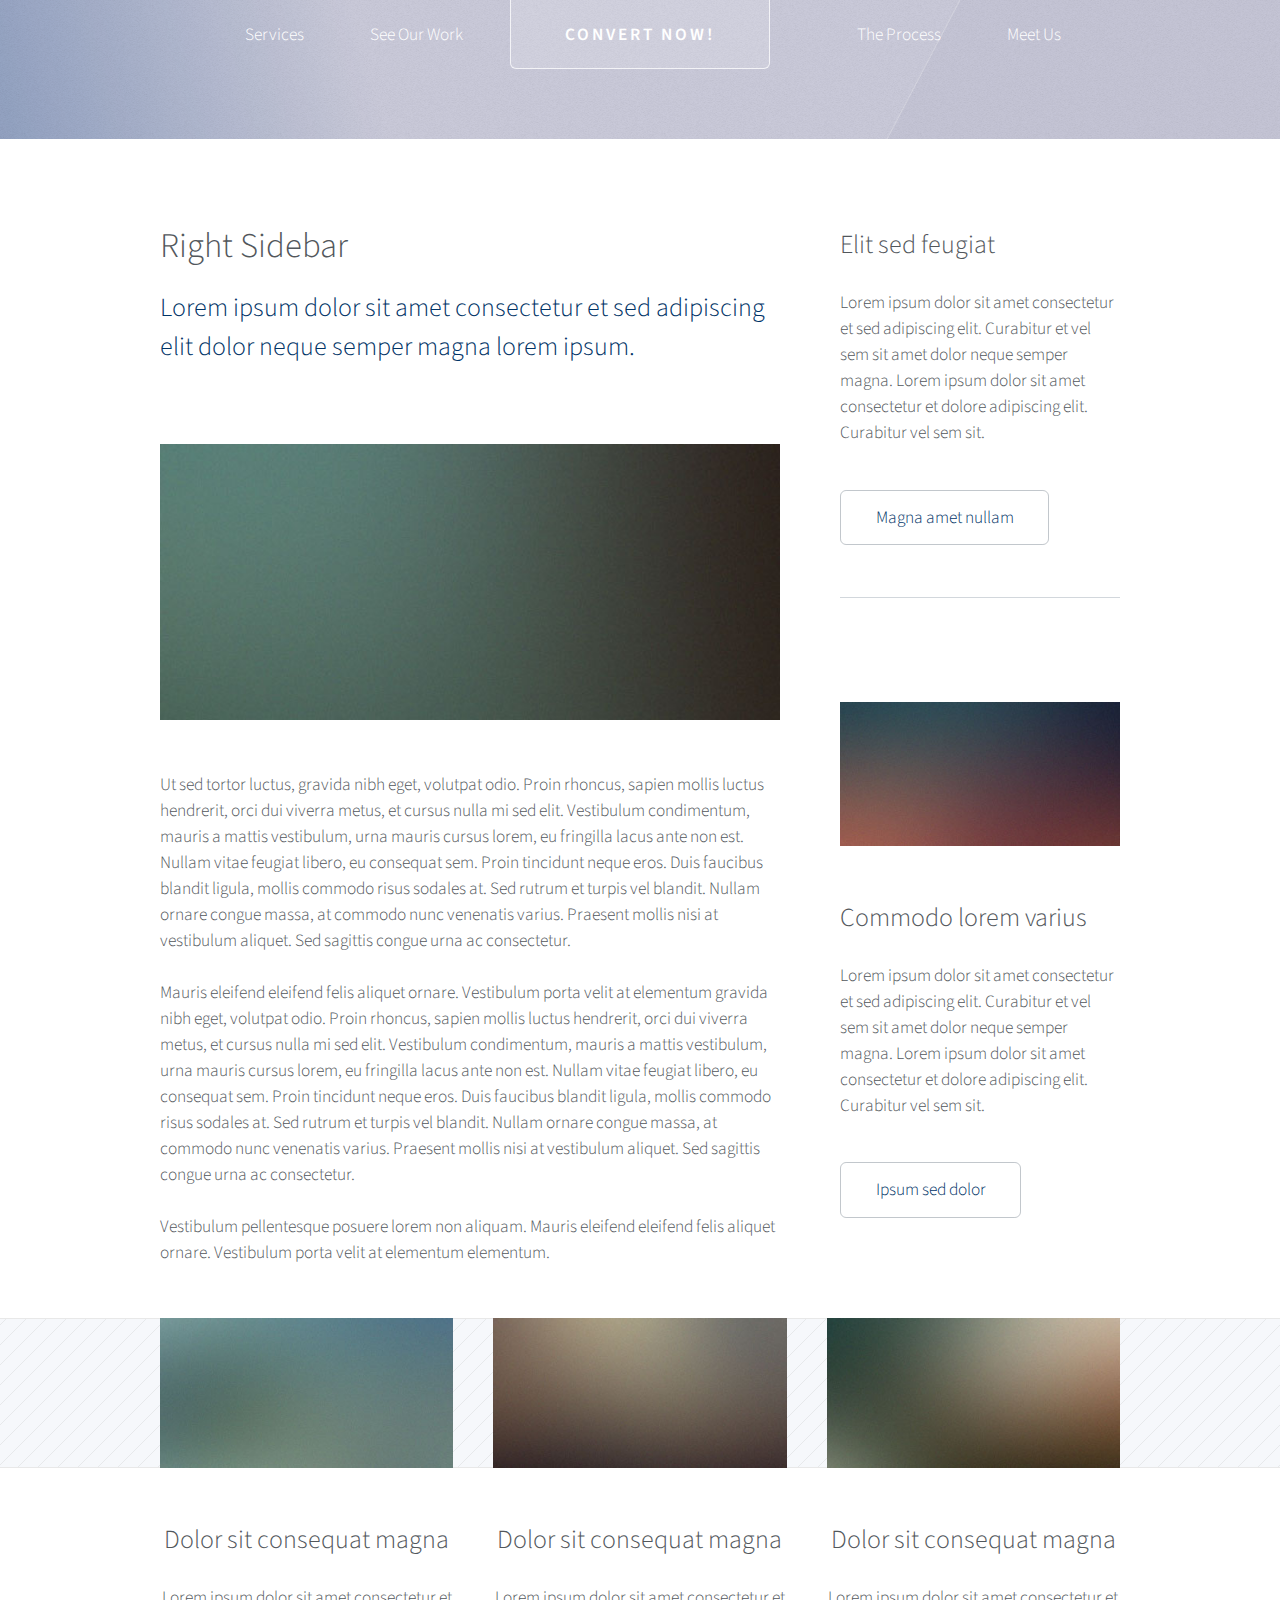
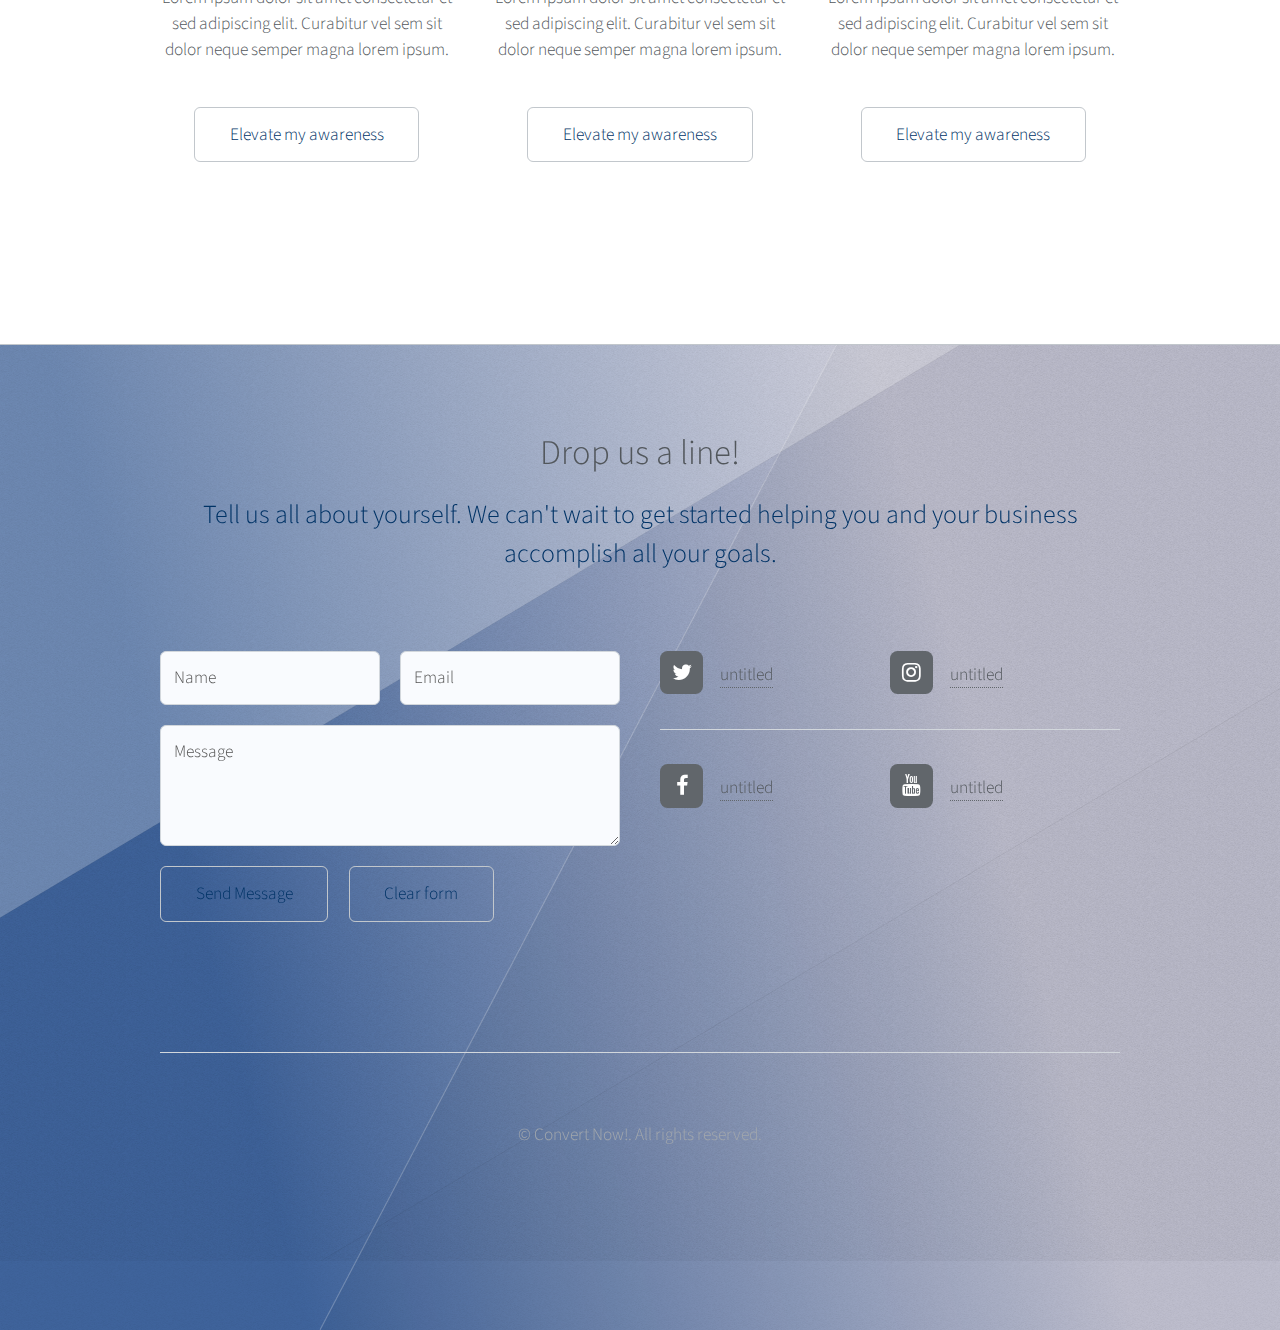
==== meet-us.html @ 965464af "first commit" ====
<!DOCTYPE HTML>
<html>

<head>
	<title>Convert Now!</title>
	<meta charset="utf-8" />
	<meta name="viewport" content="width=device-width, initial-scale=1, user-scalable=no" />
	<link rel="stylesheet" href="assets/css/main.css" />
</head>

<body class="homepage is-preload">
	<div id="page-wrapper">

		<!-- Header -->
		<div id="header-wrapper">
			<div id="header" class="container">

				<!-- Logo -->
				<h1 id="logo"><a href="index.html">Convert Now!</a></h1>

				<!-- Nav -->
				<nav id="nav">
					<ul>
						<li>
							<a href="#">Services</a>
							<ul>
								<li><a href="#">Sales Intervention</a></li>
								<li><a href="#">Websites</a></li>
								<li><a href="#">Spanish Translation and Content</a></li>
								<li>
									<a href="#">Internet Marketing</a>
									<ul>
										<li><a href="#">SEO PPC</a></li>
										<li><a href="#">Google</a></li>
										<li><a href="#">Facebook</a></li>
										<li><a href="#">Instagram</a></li>
									</ul>
								<li><a href="#">Web Consulting</a></li>
						</li>
					</ul>
					</li>
					<li><a href="see-our-work.html">See Our Work</a></li>
					<li class="break"><a href="the-process.html">The Process</a></li>
					<li><a href="meet-us.html">Meet Us</a></li>
					</ul>
				</nav>

			</div>

			<!-- Main -->
			<div class="wrapper">
				<div class="container" id="main">
					<div class="row gtr-150">
						<div class="col-8 col-12-narrower">

							<!-- Content -->
							<article id="content">
								<header>
									<h2>Right Sidebar</h2>
									<p>Lorem ipsum dolor sit amet consectetur et sed adipiscing elit
										dolor neque semper magna lorem ipsum.</p>
								</header>
								<a href="#" class="image featured"><img src="images/pic01.jpg" alt="" /></a>
								<p>Ut sed tortor luctus, gravida nibh eget, volutpat odio. Proin rhoncus, sapien
									mollis luctus hendrerit, orci dui viverra metus, et cursus nulla mi sed elit.
									Vestibulum
									condimentum, mauris a mattis vestibulum, urna mauris cursus lorem, eu fringilla
									lacus
									ante non est. Nullam vitae feugiat libero, eu consequat sem. Proin tincidunt neque
									eros. Duis faucibus blandit ligula, mollis commodo risus sodales at. Sed rutrum et
									turpis vel blandit. Nullam ornare congue massa, at commodo nunc venenatis varius.
									Praesent mollis nisi at vestibulum aliquet. Sed sagittis congue urna ac consectetur.
								</p>
								<p>Mauris eleifend eleifend felis aliquet ornare. Vestibulum porta velit at elementum
									gravida nibh eget, volutpat odio. Proin rhoncus, sapien
									mollis luctus hendrerit, orci dui viverra metus, et cursus nulla mi sed elit.
									Vestibulum
									condimentum, mauris a mattis vestibulum, urna mauris cursus lorem, eu fringilla
									lacus
									ante non est. Nullam vitae feugiat libero, eu consequat sem. Proin tincidunt neque
									eros. Duis faucibus blandit ligula, mollis commodo risus sodales at. Sed rutrum et
									turpis vel blandit. Nullam ornare congue massa, at commodo nunc venenatis varius.
									Praesent mollis nisi at vestibulum aliquet. Sed sagittis congue urna ac consectetur.
								</p>
								<p>Vestibulum pellentesque posuere lorem non aliquam. Mauris eleifend eleifend
									felis aliquet ornare. Vestibulum porta velit at elementum elementum.</p>
							</article>

						</div>
						<div class="col-4 col-12-narrower">

							<!-- Sidebar -->
							<section id="sidebar">
								<section>
									<header>
										<h3>Elit sed feugiat</h3>
									</header>
									<p>Lorem ipsum dolor sit amet consectetur et sed adipiscing elit. Curabitur et vel
										sem sit amet dolor neque semper magna. Lorem ipsum dolor sit amet consectetur et
										dolore
										adipiscing elit. Curabitur vel sem sit.</p>
									<ul class="actions">
										<li><a href="#" class="button">Magna amet nullam</a></li>
									</ul>
								</section>
								<section>
									<a href="#" class="image featured"><img src="images/pic07.jpg" alt="" /></a>
									<header>
										<h3>Commodo lorem varius</h3>
									</header>
									<p>Lorem ipsum dolor sit amet consectetur et sed adipiscing elit. Curabitur et vel
										sem sit amet dolor neque semper magna. Lorem ipsum dolor sit amet consectetur et
										dolore
										adipiscing elit. Curabitur vel sem sit.</p>
									<ul class="actions">
										<li><a href="#" class="button">Ipsum sed dolor</a></li>
									</ul>
								</section>
							</section>

						</div>
					</div>
					<div class="row features">
						<section class="col-4 col-12-narrower feature">
							<div class="image-wrapper first">
								<a href="#" class="image featured"><img src="images/pic03.jpg" alt="" /></a>
							</div>
							<header>
								<h3>Dolor sit consequat magna</h3>
							</header>
							<p>Lorem ipsum dolor sit amet consectetur et sed adipiscing elit. Curabitur
								vel sem sit dolor neque semper magna lorem ipsum.</p>
							<ul class="actions">
								<li><a href="#" class="button">Elevate my awareness</a></li>
							</ul>
						</section>
						<section class="col-4 col-12-narrower feature">
							<div class="image-wrapper">
								<a href="#" class="image featured"><img src="images/pic04.jpg" alt="" /></a>
							</div>
							<header>
								<h3>Dolor sit consequat magna</h3>
							</header>
							<p>Lorem ipsum dolor sit amet consectetur et sed adipiscing elit. Curabitur
								vel sem sit dolor neque semper magna lorem ipsum.</p>
							<ul class="actions">
								<li><a href="#" class="button">Elevate my awareness</a></li>
							</ul>
						</section>
						<section class="col-4 col-12-narrower feature">
							<div class="image-wrapper">
								<a href="#" class="image featured"><img src="images/pic05.jpg" alt="" /></a>
							</div>
							<header>
								<h3>Dolor sit consequat magna</h3>
							</header>
							<p>Lorem ipsum dolor sit amet consectetur et sed adipiscing elit. Curabitur
								vel sem sit dolor neque semper magna lorem ipsum.</p>
							<ul class="actions">
								<li><a href="#" class="button">Elevate my awareness</a></li>
							</ul>
						</section>
					</div>
				</div>
			</div>

			<!-- Footer -->
			<div id="footer-wrapper">
				<div id="footer" class="container">
					<header class="major">
						<h2>Drop us a line!</h2>
						<p>Tell us all about yourself. We can't wait to get started helping you and your business
							accomplish
							all your goals.</p>
					</header>
					<div class="row">
						<section class="col-6 col-12-narrower">
							<form method="post" action="#">
								<div class="row gtr-50">
									<div class="col-6 col-12-mobile">
										<input name="name" placeholder="Name" type="text" />
									</div>
									<div class="col-6 col-12-mobile">
										<input name="email" placeholder="Email" type="text" />
									</div>
									<div class="col-12">
										<textarea name="message" placeholder="Message"></textarea>
									</div>
									<div class="col-12">
										<ul class="actions">
											<li><input type="submit" value="Send Message" /></li>
											<li><input type="reset" value="Clear form" /></li>
										</ul>
									</div>
								</div>
							</form>
						</section>
						<section class="col-6 col-12-narrower">
							<div class="row gtr-0">
								<ul class="divided icons col-6 col-12-mobile">
									<li class="icon fa-twitter"><a href="#"><span
												class="extra">twitter.com/</span>untitled</a></li>
									<li class="icon fa-facebook"><a href="#"><span
												class="extra">facebook.com/</span>untitled</a></li>
								</ul>
								<ul class="divided icons col-6 col-12-mobile">
									<li class="icon fa-instagram"><a href="#"><span
												class="extra">instagram.com/</span>untitled</a></li>
									<li class="icon fa-youtube"><a href="#"><span
												class="extra">youtube.com/</span>untitled</a></li>
								</ul>
							</div>
						</section>
					</div>
				</div>
				<div id="copyright" class="container">
					<ul class="menu">
						<li>&copy; Convert Now!. All rights reserved.</li>
					</ul>
				</div>
			</div>

		</div>

		<!-- Scripts -->
		<script src="assets/js/jquery.min.js"></script>
		<script src="assets/js/jquery.dropotron.min.js"></script>
		<script src="assets/js/browser.min.js"></script>
		<script src="assets/js/breakpoints.min.js"></script>
		<script src="assets/js/util.js"></script>
		<script src="assets/js/main.js"></script>

</body>

</html>
---- assets/css/main.css ----
@import url("font-awesome.min.css");
@import url("https://fonts.googleapis.com/css?family=Source+Sans+Pro:300,300italic,400,400italic,600");


html, body, div, span, applet, object,
iframe, h1, h2, h3, h4, h5, h6, p, blockquote,
pre, a, abbr, acronym, address, big, cite,
code, del, dfn, em, img, ins, kbd, q, s, samp,
small, strike, strong, sub, sup, tt, var, b,
u, i, center, dl, dt, dd, ol, ul, li, fieldset,
form, label, legend, table, caption, tbody,
tfoot, thead, tr, th, td, article, aside,
canvas, details, embed, figure, figcaption,
footer, header, hgroup, menu, nav, output, ruby,
section, summary, time, mark, audio, video {
	margin: 0;
	padding: 0;
	border: 0;
	font-size: 100%;
	font: inherit;
	vertical-align: baseline;}

article, aside, details, figcaption, figure,
footer, header, hgroup, menu, nav, section {
	display: block;}

body {
	line-height: 1;
}

ol, ul {
	list-style: none;
}

blockquote, q {
	quotes: none;
}

	blockquote:before, blockquote:after, q:before, q:after {
		content: '';
		content: none;
	}

table {
	border-collapse: collapse;
	border-spacing: 0;
}

body {
	-webkit-text-size-adjust: none;
}

mark {
	background-color: transparent;
	color: inherit;
}

input::-moz-focus-inner {
	border: 0;
	padding: 0;
}

input, select, textarea {
	-moz-appearance: none;
	-webkit-appearance: none;
	-ms-appearance: none;
	appearance: none;
}

/* Basic */

	@-ms-viewport {
		width: device-width;
	}

	html {
		box-sizing: border-box;
	}

	*, *:before, *:after {
		box-sizing: inherit;
	}

	body {
		background: #f5f7fa;
		font-family: 'Source Sans Pro', sans-serif;
		font-weight: 300;
		color: #52575c;
		line-height: 1.75em;
		font-size: 14pt;
	}

		body.is-preload *, body.is-preload *:before, body.is-preload *:after {
			-moz-animation: none !important;
			-webkit-animation: none !important;
			-ms-animation: none !important;
			animation: none !important;
			-moz-transition: none !important;
			-webkit-transition: none !important;
			-ms-transition: none !important;
			transition: none !important;
		}

	input, textarea, select {
		font-family: 'Source Sans Pro', sans-serif;
		font-weight: 300;
		color: #52575c;
		line-height: 1.75em;
		font-size: 15pt;
	}

	h1, h2, h3, h4, h5, h6 {
		font-weight: 300;
		color: #52575c;
	}

	h1 a, h2 a, h3 a, h4 a, h5 a, h6 a {
		color: inherit;
		text-decoration: none;
	}

	h2 {
		font-size: 2em;
		line-height: 1.25em;
	}

	h3 {
		font-size: 1.5em;
		line-height: 1.5em;
	}

	a {
		-moz-transition: color 0.25s ease-in-out, border-color 0.25s ease-in-out, background-color 0.25s ease-in-out;
		-webkit-transition: color 0.25s ease-in-out, border-color 0.25s ease-in-out, background-color 0.25s ease-in-out;
		-ms-transition: color 0.25s ease-in-out, border-color 0.25s ease-in-out, background-color 0.25s ease-in-out;
		transition: color 0.25s ease-in-out, border-color 0.25s ease-in-out, background-color 0.25s ease-in-out;
		color: inherit;
		text-decoration: none;
		border-bottom: dotted 1px #62676c;
	}

		a:hover {
			color: #f35858;
			border-bottom-color: rgba(255, 255, 255, 0);
		}

	strong, b {
		font-weight: 400;
		color: #42474c;
	}

	em, i {
		font-style: italic;
	}

	sub {
		position: relative;
		top: 0.5em;
		font-size: 0.8em;
	}

	sup {
		position: relative;
		top: -0.5em;
		font-size: 0.8em;
	}

	hr {
		border: 0;
		border-top: solid 1px #c2c7cc;
	}

	blockquote {
		border-left: solid 0.5em #c2c7cc;
		padding: 1em 0 1em 2em;
		font-style: italic;
	}

	p, ul, ol, dl, table {
		margin-bottom: 1.5em;
	}

	br.clear {
		clear: both;
	}

	.features {
		margin-bottom: 1.5em;
	}

	.feature {
		text-align: center;
	}

/* Sections/Article */

	section, article {
		margin-bottom: 3em;
	}

	section > :last-child,
	article > :last-child,
	section:last-child,
	article:last-child {
		margin-bottom: 0;
	}

	.row > section, .row > article {
		margin-bottom: 0;
	}

	header {
		margin-bottom: 1.5em;
	}

		header > p {
			display: block;
			color: #003366;
			padding: 0.75em 0 1em 0;
			font-size: 1.5em;
			line-height: 1.5em;
		}

		header.major {
			text-align: center;
		}

/* Container */

	.container {
		margin: 0 auto;
		max-width: 100%;
		width: 1200px;
	}

		@media screen and (max-width: 1280px) {

			.container {
				width: 960px;
			}

		}

		@media screen and (max-width: 1080px) {

			.container {
				width: 100%;
			}

		}

		@media screen and (max-width: 820px) {

			.container {
				width: 100%;
			}

		}

		@media screen and (max-width: 736px) {

			.container {
				width: 100%;
			}

		}

		@media screen and (max-width: 480px) {

			.container {
				width: 100%;
			}

		}

/* Row */

	.row {
		display: flex;
		flex-wrap: wrap;
		box-sizing: border-box;
		align-items: stretch;
	}

		.row > * {
			box-sizing: border-box;
		}

		.row.gtr-uniform > * > :last-child {
			margin-bottom: 0;
		}

		.row.aln-left {
			justify-content: flex-start;
		}

		.row.aln-center {
			justify-content: center;
		}

		.row.aln-right {
			justify-content: flex-end;
		}

		.row.aln-top {
			align-items: flex-start;
		}

		.row.aln-middle {
			align-items: center;
		}

		.row.aln-bottom {
			align-items: flex-end;
		}

		.row > .imp {
			order: -1;
		}

		.row > .col-1 {
			width: 8.3333333333%;
		}

		.row > .off-1 {
			margin-left: 8.3333333333%;
		}

		.row > .col-2 {
			width: 16.6666666667%;
		}

		.row > .off-2 {
			margin-left: 16.6666666667%;
		}

		.row > .col-3 {
			width: 25%;
		}

		.row > .off-3 {
			margin-left: 25%;
		}

		.row > .col-4 {
			width: 33.3333333333%;
		}

		.row > .off-4 {
			margin-left: 33.3333333333%;
		}

		.row > .col-5 {
			width: 41.6666666667%;
		}

		.row > .off-5 {
			margin-left: 41.6666666667%;
		}

		.row > .col-6 {
			width: 50%;
		}

		.row > .off-6 {
			margin-left: 50%;
		}

		.row > .col-7 {
			width: 58.3333333333%;
		}

		.row > .off-7 {
			margin-left: 58.3333333333%;
		}

		.row > .col-8 {
			width: 66.6666666667%;
		}

		.row > .off-8 {
			margin-left: 66.6666666667%;
		}

		.row > .col-9 {
			width: 75%;
		}

		.row > .off-9 {
			margin-left: 75%;
		}

		.row > .col-10 {
			width: 83.3333333333%;
		}

		.row > .off-10 {
			margin-left: 83.3333333333%;
		}

		.row > .col-11 {
			width: 91.6666666667%;
		}

		.row > .off-11 {
			margin-left: 91.6666666667%;
		}

		.row > .col-12 {
			width: 100%;
		}

		.row > .off-12 {
			margin-left: 100%;
		}

		.row.gtr-0 {
			margin-top: 0px;
			margin-left: 0px;
		}

			.row.gtr-0 > * {
				padding: 0px 0 0 0px;
			}

			.row.gtr-0.gtr-uniform {
				margin-top: 0px;
			}

				.row.gtr-0.gtr-uniform > * {
					padding-top: 0px;
				}

		.row.gtr-25 {
			margin-top: -12.5px;
			margin-left: -12.5px;
		}

			.row.gtr-25 > * {
				padding: 12.5px 0 0 12.5px;
			}

			.row.gtr-25.gtr-uniform {
				margin-top: -12.5px;
			}

				.row.gtr-25.gtr-uniform > * {
					padding-top: 12.5px;
				}

		.row.gtr-50 {
			margin-top: -25px;
			margin-left: -25px;
		}

			.row.gtr-50 > * {
				padding: 25px 0 0 25px;
			}

			.row.gtr-50.gtr-uniform {
				margin-top: -25px;
			}

				.row.gtr-50.gtr-uniform > * {
					padding-top: 25px;
				}

		.row {
			margin-top: -50px;
			margin-left: -50px;
		}

			.row > * {
				padding: 50px 0 0 50px;
			}

			.row.gtr-uniform {
				margin-top: -50px;
			}

				.row.gtr-uniform > * {
					padding-top: 50px;
				}

		.row.gtr-150 {
			margin-top: -75px;
			margin-left: -75px;
		}

			.row.gtr-150 > * {
				padding: 75px 0 0 75px;
			}

			.row.gtr-150.gtr-uniform {
				margin-top: -75px;
			}

				.row.gtr-150.gtr-uniform > * {
					padding-top: 75px;
				}

		.row.gtr-200 {
			margin-top: -100px;
			margin-left: -100px;
		}

			.row.gtr-200 > * {
				padding: 100px 0 0 100px;
			}

			.row.gtr-200.gtr-uniform {
				margin-top: -100px;
			}

				.row.gtr-200.gtr-uniform > * {
					padding-top: 100px;
				}

		@media screen and (max-width: 1280px) {

			.row {
				display: flex;
				flex-wrap: wrap;
				box-sizing: border-box;
				align-items: stretch;
			}

				.row > * {
					box-sizing: border-box;
				}

				.row.gtr-uniform > * > :last-child {
					margin-bottom: 0;
				}

				.row.aln-left {
					justify-content: flex-start;
				}

				.row.aln-center {
					justify-content: center;
				}

				.row.aln-right {
					justify-content: flex-end;
				}

				.row.aln-top {
					align-items: flex-start;
				}

				.row.aln-middle {
					align-items: center;
				}

				.row.aln-bottom {
					align-items: flex-end;
				}

				.row > .imp-normal {
					order: -1;
				}

				.row > .col-1-normal {
					width: 8.3333333333%;
				}

				.row > .off-1-normal {
					margin-left: 8.3333333333%;
				}

				.row > .col-2-normal {
					width: 16.6666666667%;
				}

				.row > .off-2-normal {
					margin-left: 16.6666666667%;
				}

				.row > .col-3-normal {
					width: 25%;
				}

				.row > .off-3-normal {
					margin-left: 25%;
				}

				.row > .col-4-normal {
					width: 33.3333333333%;
				}

				.row > .off-4-normal {
					margin-left: 33.3333333333%;
				}

				.row > .col-5-normal {
					width: 41.6666666667%;
				}

				.row > .off-5-normal {
					margin-left: 41.6666666667%;
				}

				.row > .col-6-normal {
					width: 50%;
				}

				.row > .off-6-normal {
					margin-left: 50%;
				}

				.row > .col-7-normal {
					width: 58.3333333333%;
				}

				.row > .off-7-normal {
					margin-left: 58.3333333333%;
				}

				.row > .col-8-normal {
					width: 66.6666666667%;
				}

				.row > .off-8-normal {
					margin-left: 66.6666666667%;
				}

				.row > .col-9-normal {
					width: 75%;
				}

				.row > .off-9-normal {
					margin-left: 75%;
				}

				.row > .col-10-normal {
					width: 83.3333333333%;
				}

				.row > .off-10-normal {
					margin-left: 83.3333333333%;
				}

				.row > .col-11-normal {
					width: 91.6666666667%;
				}

				.row > .off-11-normal {
					margin-left: 91.6666666667%;
				}

				.row > .col-12-normal {
					width: 100%;
				}

				.row > .off-12-normal {
					margin-left: 100%;
				}

				.row.gtr-0 {
					margin-top: 0px;
					margin-left: 0px;
				}

					.row.gtr-0 > * {
						padding: 0px 0 0 0px;
					}

					.row.gtr-0.gtr-uniform {
						margin-top: 0px;
					}

						.row.gtr-0.gtr-uniform > * {
							padding-top: 0px;
						}

				.row.gtr-25 {
					margin-top: -10px;
					margin-left: -10px;
				}

					.row.gtr-25 > * {
						padding: 10px 0 0 10px;
					}

					.row.gtr-25.gtr-uniform {
						margin-top: -10px;
					}

						.row.gtr-25.gtr-uniform > * {
							padding-top: 10px;
						}

				.row.gtr-50 {
					margin-top: -20px;
					margin-left: -20px;
				}

					.row.gtr-50 > * {
						padding: 20px 0 0 20px;
					}

					.row.gtr-50.gtr-uniform {
						margin-top: -20px;
					}

						.row.gtr-50.gtr-uniform > * {
							padding-top: 20px;
						}

				.row {
					margin-top: -40px;
					margin-left: -40px;
				}

					.row > * {
						padding: 40px 0 0 40px;
					}

					.row.gtr-uniform {
						margin-top: -40px;
					}

						.row.gtr-uniform > * {
							padding-top: 40px;
						}

				.row.gtr-150 {
					margin-top: -60px;
					margin-left: -60px;
				}

					.row.gtr-150 > * {
						padding: 60px 0 0 60px;
					}

					.row.gtr-150.gtr-uniform {
						margin-top: -60px;
					}

						.row.gtr-150.gtr-uniform > * {
							padding-top: 60px;
						}

				.row.gtr-200 {
					margin-top: -80px;
					margin-left: -80px;
				}

					.row.gtr-200 > * {
						padding: 80px 0 0 80px;
					}

					.row.gtr-200.gtr-uniform {
						margin-top: -80px;
					}

						.row.gtr-200.gtr-uniform > * {
							padding-top: 80px;
						}

		}

		@media screen and (max-width: 1080px) {

			.row {
				display: flex;
				flex-wrap: wrap;
				box-sizing: border-box;
				align-items: stretch;
			}

				.row > * {
					box-sizing: border-box;
				}

				.row.gtr-uniform > * > :last-child {
					margin-bottom: 0;
				}

				.row.aln-left {
					justify-content: flex-start;
				}

				.row.aln-center {
					justify-content: center;
				}

				.row.aln-right {
					justify-content: flex-end;
				}

				.row.aln-top {
					align-items: flex-start;
				}

				.row.aln-middle {
					align-items: center;
				}

				.row.aln-bottom {
					align-items: flex-end;
				}

				.row > .imp-narrow {
					order: -1;
				}

				.row > .col-1-narrow {
					width: 8.3333333333%;
				}

				.row > .off-1-narrow {
					margin-left: 8.3333333333%;
				}

				.row > .col-2-narrow {
					width: 16.6666666667%;
				}

				.row > .off-2-narrow {
					margin-left: 16.6666666667%;
				}

				.row > .col-3-narrow {
					width: 25%;
				}

				.row > .off-3-narrow {
					margin-left: 25%;
				}

				.row > .col-4-narrow {
					width: 33.3333333333%;
				}

				.row > .off-4-narrow {
					margin-left: 33.3333333333%;
				}

				.row > .col-5-narrow {
					width: 41.6666666667%;
				}

				.row > .off-5-narrow {
					margin-left: 41.6666666667%;
				}

				.row > .col-6-narrow {
					width: 50%;
				}

				.row > .off-6-narrow {
					margin-left: 50%;
				}

				.row > .col-7-narrow {
					width: 58.3333333333%;
				}

				.row > .off-7-narrow {
					margin-left: 58.3333333333%;
				}

				.row > .col-8-narrow {
					width: 66.6666666667%;
				}

				.row > .off-8-narrow {
					margin-left: 66.6666666667%;
				}

				.row > .col-9-narrow {
					width: 75%;
				}

				.row > .off-9-narrow {
					margin-left: 75%;
				}

				.row > .col-10-narrow {
					width: 83.3333333333%;
				}

				.row > .off-10-narrow {
					margin-left: 83.3333333333%;
				}

				.row > .col-11-narrow {
					width: 91.6666666667%;
				}

				.row > .off-11-narrow {
					margin-left: 91.6666666667%;
				}

				.row > .col-12-narrow {
					width: 100%;
				}

				.row > .off-12-narrow {
					margin-left: 100%;
				}

				.row.gtr-0 {
					margin-top: 0px;
					margin-left: 0px;
				}

					.row.gtr-0 > * {
						padding: 0px 0 0 0px;
					}

					.row.gtr-0.gtr-uniform {
						margin-top: 0px;
					}

						.row.gtr-0.gtr-uniform > * {
							padding-top: 0px;
						}

				.row.gtr-25 {
					margin-top: -10px;
					margin-left: -10px;
				}

					.row.gtr-25 > * {
						padding: 10px 0 0 10px;
					}

					.row.gtr-25.gtr-uniform {
						margin-top: -10px;
					}

						.row.gtr-25.gtr-uniform > * {
							padding-top: 10px;
						}

				.row.gtr-50 {
					margin-top: -20px;
					margin-left: -20px;
				}

					.row.gtr-50 > * {
						padding: 20px 0 0 20px;
					}

					.row.gtr-50.gtr-uniform {
						margin-top: -20px;
					}

						.row.gtr-50.gtr-uniform > * {
							padding-top: 20px;
						}

				.row {
					margin-top: -40px;
					margin-left: -40px;
				}

					.row > * {
						padding: 40px 0 0 40px;
					}

					.row.gtr-uniform {
						margin-top: -40px;
					}

						.row.gtr-uniform > * {
							padding-top: 40px;
						}

				.row.gtr-150 {
					margin-top: -60px;
					margin-left: -60px;
				}

					.row.gtr-150 > * {
						padding: 60px 0 0 60px;
					}

					.row.gtr-150.gtr-uniform {
						margin-top: -60px;
					}

						.row.gtr-150.gtr-uniform > * {
							padding-top: 60px;
						}

				.row.gtr-200 {
					margin-top: -80px;
					margin-left: -80px;
				}

					.row.gtr-200 > * {
						padding: 80px 0 0 80px;
					}

					.row.gtr-200.gtr-uniform {
						margin-top: -80px;
					}

						.row.gtr-200.gtr-uniform > * {
							padding-top: 80px;
						}

		}

		@media screen and (max-width: 820px) {

			.row {
				display: flex;
				flex-wrap: wrap;
				box-sizing: border-box;
				align-items: stretch;
			}

				.row > * {
					box-sizing: border-box;
				}

				.row.gtr-uniform > * > :last-child {
					margin-bottom: 0;
				}

				.row.aln-left {
					justify-content: flex-start;
				}

				.row.aln-center {
					justify-content: center;
				}

				.row.aln-right {
					justify-content: flex-end;
				}

				.row.aln-top {
					align-items: flex-start;
				}

				.row.aln-middle {
					align-items: center;
				}

				.row.aln-bottom {
					align-items: flex-end;
				}

				.row > .imp-narrower {
					order: -1;
				}

				.row > .col-1-narrower {
					width: 8.3333333333%;
				}

				.row > .off-1-narrower {
					margin-left: 8.3333333333%;
				}

				.row > .col-2-narrower {
					width: 16.6666666667%;
				}

				.row > .off-2-narrower {
					margin-left: 16.6666666667%;
				}

				.row > .col-3-narrower {
					width: 25%;
				}

				.row > .off-3-narrower {
					margin-left: 25%;
				}

				.row > .col-4-narrower {
					width: 33.3333333333%;
				}

				.row > .off-4-narrower {
					margin-left: 33.3333333333%;
				}

				.row > .col-5-narrower {
					width: 41.6666666667%;
				}

				.row > .off-5-narrower {
					margin-left: 41.6666666667%;
				}

				.row > .col-6-narrower {
					width: 50%;
				}

				.row > .off-6-narrower {
					margin-left: 50%;
				}

				.row > .col-7-narrower {
					width: 58.3333333333%;
				}

				.row > .off-7-narrower {
					margin-left: 58.3333333333%;
				}

				.row > .col-8-narrower {
					width: 66.6666666667%;
				}

				.row > .off-8-narrower {
					margin-left: 66.6666666667%;
				}

				.row > .col-9-narrower {
					width: 75%;
				}

				.row > .off-9-narrower {
					margin-left: 75%;
				}

				.row > .col-10-narrower {
					width: 83.3333333333%;
				}

				.row > .off-10-narrower {
					margin-left: 83.3333333333%;
				}

				.row > .col-11-narrower {
					width: 91.6666666667%;
				}

				.row > .off-11-narrower {
					margin-left: 91.6666666667%;
				}

				.row > .col-12-narrower {
					width: 100%;
				}

				.row > .off-12-narrower {
					margin-left: 100%;
				}

				.row.gtr-0 {
					margin-top: 0px;
					margin-left: 0px;
				}

					.row.gtr-0 > * {
						padding: 0px 0 0 0px;
					}

					.row.gtr-0.gtr-uniform {
						margin-top: 0px;
					}

						.row.gtr-0.gtr-uniform > * {
							padding-top: 0px;
						}

				.row.gtr-25 {
					margin-top: -7.5px;
					margin-left: -7.5px;
				}

					.row.gtr-25 > * {
						padding: 7.5px 0 0 7.5px;
					}

					.row.gtr-25.gtr-uniform {
						margin-top: -7.5px;
					}

						.row.gtr-25.gtr-uniform > * {
							padding-top: 7.5px;
						}

				.row.gtr-50 {
					margin-top: -15px;
					margin-left: -15px;
				}

					.row.gtr-50 > * {
						padding: 15px 0 0 15px;
					}

					.row.gtr-50.gtr-uniform {
						margin-top: -15px;
					}

						.row.gtr-50.gtr-uniform > * {
							padding-top: 15px;
						}

				.row {
					margin-top: -30px;
					margin-left: -30px;
				}

					.row > * {
						padding: 30px 0 0 30px;
					}

					.row.gtr-uniform {
						margin-top: -30px;
					}

						.row.gtr-uniform > * {
							padding-top: 30px;
						}

				.row.gtr-150 {
					margin-top: -45px;
					margin-left: -45px;
				}

					.row.gtr-150 > * {
						padding: 45px 0 0 45px;
					}

					.row.gtr-150.gtr-uniform {
						margin-top: -45px;
					}

						.row.gtr-150.gtr-uniform > * {
							padding-top: 45px;
						}

				.row.gtr-200 {
					margin-top: -60px;
					margin-left: -60px;
				}

					.row.gtr-200 > * {
						padding: 60px 0 0 60px;
					}

					.row.gtr-200.gtr-uniform {
						margin-top: -60px;
					}

						.row.gtr-200.gtr-uniform > * {
							padding-top: 60px;
						}

		}

		@media screen and (max-width: 736px) {

			.row {
				display: flex;
				flex-wrap: wrap;
				box-sizing: border-box;
				align-items: stretch;
			}

				.row > * {
					box-sizing: border-box;
				}

				.row.gtr-uniform > * > :last-child {
					margin-bottom: 0;
				}

				.row.aln-left {
					justify-content: flex-start;
				}

				.row.aln-center {
					justify-content: center;
				}

				.row.aln-right {
					justify-content: flex-end;
				}

				.row.aln-top {
					align-items: flex-start;
				}

				.row.aln-middle {
					align-items: center;
				}

				.row.aln-bottom {
					align-items: flex-end;
				}

				.row > .imp-mobile {
					order: -1;
				}

				.row > .col-1-mobile {
					width: 8.3333333333%;
				}

				.row > .off-1-mobile {
					margin-left: 8.3333333333%;
				}

				.row > .col-2-mobile {
					width: 16.6666666667%;
				}

				.row > .off-2-mobile {
					margin-left: 16.6666666667%;
				}

				.row > .col-3-mobile {
					width: 25%;
				}

				.row > .off-3-mobile {
					margin-left: 25%;
				}

				.row > .col-4-mobile {
					width: 33.3333333333%;
				}

				.row > .off-4-mobile {
					margin-left: 33.3333333333%;
				}

				.row > .col-5-mobile {
					width: 41.6666666667%;
				}

				.row > .off-5-mobile {
					margin-left: 41.6666666667%;
				}

				.row > .col-6-mobile {
					width: 50%;
				}

				.row > .off-6-mobile {
					margin-left: 50%;
				}

				.row > .col-7-mobile {
					width: 58.3333333333%;
				}

				.row > .off-7-mobile {
					margin-left: 58.3333333333%;
				}

				.row > .col-8-mobile {
					width: 66.6666666667%;
				}

				.row > .off-8-mobile {
					margin-left: 66.6666666667%;
				}

				.row > .col-9-mobile {
					width: 75%;
				}

				.row > .off-9-mobile {
					margin-left: 75%;
				}

				.row > .col-10-mobile {
					width: 83.3333333333%;
				}

				.row > .off-10-mobile {
					margin-left: 83.3333333333%;
				}

				.row > .col-11-mobile {
					width: 91.6666666667%;
				}

				.row > .off-11-mobile {
					margin-left: 91.6666666667%;
				}

				.row > .col-12-mobile {
					width: 100%;
				}

				.row > .off-12-mobile {
					margin-left: 100%;
				}

				.row.gtr-0 {
					margin-top: 0px;
					margin-left: 0px;
				}

					.row.gtr-0 > * {
						padding: 0px 0 0 0px;
					}

					.row.gtr-0.gtr-uniform {
						margin-top: 0px;
					}

						.row.gtr-0.gtr-uniform > * {
							padding-top: 0px;
						}

				.row.gtr-25 {
					margin-top: -5px;
					margin-left: -5px;
				}

					.row.gtr-25 > * {
						padding: 5px 0 0 5px;
					}

					.row.gtr-25.gtr-uniform {
						margin-top: -5px;
					}

						.row.gtr-25.gtr-uniform > * {
							padding-top: 5px;
						}

				.row.gtr-50 {
					margin-top: -10px;
					margin-left: -10px;
				}

					.row.gtr-50 > * {
						padding: 10px 0 0 10px;
					}

					.row.gtr-50.gtr-uniform {
						margin-top: -10px;
					}

						.row.gtr-50.gtr-uniform > * {
							padding-top: 10px;
						}

				.row {
					margin-top: -20px;
					margin-left: -20px;
				}

					.row > * {
						padding: 20px 0 0 20px;
					}

					.row.gtr-uniform {
						margin-top: -20px;
					}

						.row.gtr-uniform > * {
							padding-top: 20px;
						}

				.row.gtr-150 {
					margin-top: -30px;
					margin-left: -30px;
				}

					.row.gtr-150 > * {
						padding: 30px 0 0 30px;
					}

					.row.gtr-150.gtr-uniform {
						margin-top: -30px;
					}

						.row.gtr-150.gtr-uniform > * {
							padding-top: 30px;
						}

				.row.gtr-200 {
					margin-top: -40px;
					margin-left: -40px;
				}

					.row.gtr-200 > * {
						padding: 40px 0 0 40px;
					}

					.row.gtr-200.gtr-uniform {
						margin-top: -40px;
					}

						.row.gtr-200.gtr-uniform > * {
							padding-top: 40px;
						}

		}

		@media screen and (max-width: 480px) {

			.row {
				display: flex;
				flex-wrap: wrap;
				box-sizing: border-box;
				align-items: stretch;
			}

				.row > * {
					box-sizing: border-box;
				}

				.row.gtr-uniform > * > :last-child {
					margin-bottom: 0;
				}

				.row.aln-left {
					justify-content: flex-start;
				}

				.row.aln-center {
					justify-content: center;
				}

				.row.aln-right {
					justify-content: flex-end;
				}

				.row.aln-top {
					align-items: flex-start;
				}

				.row.aln-middle {
					align-items: center;
				}

				.row.aln-bottom {
					align-items: flex-end;
				}

				.row > .imp-mobilep {
					order: -1;
				}

				.row > .col-1-mobilep {
					width: 8.3333333333%;
				}

				.row > .off-1-mobilep {
					margin-left: 8.3333333333%;
				}

				.row > .col-2-mobilep {
					width: 16.6666666667%;
				}

				.row > .off-2-mobilep {
					margin-left: 16.6666666667%;
				}

				.row > .col-3-mobilep {
					width: 25%;
				}

				.row > .off-3-mobilep {
					margin-left: 25%;
				}

				.row > .col-4-mobilep {
					width: 33.3333333333%;
				}

				.row > .off-4-mobilep {
					margin-left: 33.3333333333%;
				}

				.row > .col-5-mobilep {
					width: 41.6666666667%;
				}

				.row > .off-5-mobilep {
					margin-left: 41.6666666667%;
				}

				.row > .col-6-mobilep {
					width: 50%;
				}

				.row > .off-6-mobilep {
					margin-left: 50%;
				}

				.row > .col-7-mobilep {
					width: 58.3333333333%;
				}

				.row > .off-7-mobilep {
					margin-left: 58.3333333333%;
				}

				.row > .col-8-mobilep {
					width: 66.6666666667%;
				}

				.row > .off-8-mobilep {
					margin-left: 66.6666666667%;
				}

				.row > .col-9-mobilep {
					width: 75%;
				}

				.row > .off-9-mobilep {
					margin-left: 75%;
				}

				.row > .col-10-mobilep {
					width: 83.3333333333%;
				}

				.row > .off-10-mobilep {
					margin-left: 83.3333333333%;
				}

				.row > .col-11-mobilep {
					width: 91.6666666667%;
				}

				.row > .off-11-mobilep {
					margin-left: 91.6666666667%;
				}

				.row > .col-12-mobilep {
					width: 100%;
				}

				.row > .off-12-mobilep {
					margin-left: 100%;
				}

				.row.gtr-0 {
					margin-top: 0px;
					margin-left: 0px;
				}

					.row.gtr-0 > * {
						padding: 0px 0 0 0px;
					}

					.row.gtr-0.gtr-uniform {
						margin-top: 0px;
					}

						.row.gtr-0.gtr-uniform > * {
							padding-top: 0px;
						}

				.row.gtr-25 {
					margin-top: -5px;
					margin-left: -5px;
				}

					.row.gtr-25 > * {
						padding: 5px 0 0 5px;
					}

					.row.gtr-25.gtr-uniform {
						margin-top: -5px;
					}

						.row.gtr-25.gtr-uniform > * {
							padding-top: 5px;
						}

				.row.gtr-50 {
					margin-top: -10px;
					margin-left: -10px;
				}

					.row.gtr-50 > * {
						padding: 10px 0 0 10px;
					}

					.row.gtr-50.gtr-uniform {
						margin-top: -10px;
					}

						.row.gtr-50.gtr-uniform > * {
							padding-top: 10px;
						}

				.row {
					margin-top: -20px;
					margin-left: -20px;
				}

					.row > * {
						padding: 20px 0 0 20px;
					}

					.row.gtr-uniform {
						margin-top: -20px;
					}

						.row.gtr-uniform > * {
							padding-top: 20px;
						}

				.row.gtr-150 {
					margin-top: -30px;
					margin-left: -30px;
				}

					.row.gtr-150 > * {
						padding: 30px 0 0 30px;
					}

					.row.gtr-150.gtr-uniform {
						margin-top: -30px;
					}

						.row.gtr-150.gtr-uniform > * {
							padding-top: 30px;
						}

				.row.gtr-200 {
					margin-top: -40px;
					margin-left: -40px;
				}

					.row.gtr-200 > * {
						padding: 40px 0 0 40px;
					}

					.row.gtr-200.gtr-uniform {
						margin-top: -40px;
					}

						.row.gtr-200.gtr-uniform > * {
							padding-top: 40px;
						}

		}

/* Image */

	.image {
		-moz-transition: opacity 0.25s ease-in-out;
		-webkit-transition: opacity 0.25s ease-in-out;
		-ms-transition: opacity 0.25s ease-in-out;
		transition: opacity 0.25s ease-in-out;
		display: inline-block;
		outline: 0;
		border: 0;
	}

		.image img {
			display: block;
			width: 100%;
		}

		.image.fit {
			display: block;
			width: 100%;
		}

		.image.featured {
			display: block;
			width: 100%;
			margin: 3em 0 3em 0;
		}

		.image.left {
			float: left;
			margin: 0 2em 2em 0;
		}

		.image.centered {
			display: block;
			margin: 0 0 3em 0;
		}

			.image.centered img {
				margin: 0 auto;
				width: auto;
			}

	a.image:hover {
		opacity: 0.85;
	}

/* List */

	ul {
		list-style: disc;
		padding-left: 1em;
	}

		ul li {
			padding-left: 0.5em;
		}

	ol {
		list-style: decimal;
		padding-left: 1.25em;
	}

		ol li {
			padding-left: 0.25em;
		}

/* Actions */

	ul.actions {
		padding-top: 1em;
		list-style: none;
		padding-left: 0;
		color: #003366;
	}

		ul.actions.major {
			text-align: center;
		}

		ul.actions li {
			display: inline-block;
			margin-left: 1em;
			padding-left: 0;
		}

			ul.actions li:first-child {
				margin-left: 0;
			}

/* Divided */

	ul.divided {
		list-style: none;
		padding-left: 0;
	}

		ul.divided li {
			border-top: solid 1px #d2d7dc;
			padding-top: 2em;
			margin-top: 2em;
			padding-left: 0;
		}

			ul.divided li:first-child {
				padding-top: 0;
				margin-top: 0;
				border-top: 0;
			}

/* Icons */

	ul.icons {
		list-style: none;
		padding-left: 0;
	}

		ul.icons li {
			padding-left: 0;
		}

			ul.icons li:before {
				display: inline-block;
				color: #fff;
				background: #61666b;
				width: 2em;
				height: 2em;
				border-radius: 0.35em;
				text-align: center;
				line-height: 2em;
				margin-right: 0.75em;
			}

/* Menu */

	ul.menu {
		list-style: none;
		padding-left: 0;
	}

		ul.menu li {
			display: inline-block;
			border-left: solid 1px #d2d7dc;
			padding-left: 1em;
			margin-left: 1em;
		}

			ul.menu li:first-child {
				border-left: 0;
				padding-left: 0;
				margin-left: 0;
			}

/* Form */

	form .actions {
		padding-top: 0;
	}

	form label {
		display: block;
		font-weight: 300;
		color: #52575c;
		margin: 0 0 0.5em 0;
	}

	form input[type="text"],
	form input[type="email"],
	form input[type="password"],
	form select,
	form textarea {
		-moz-transition: background-color 0.25s ease-in-out;
		-webkit-transition: background-color 0.25s ease-in-out;
		-ms-transition: background-color 0.25s ease-in-out;
		transition: background-color 0.25s ease-in-out;
		-webkit-appearance: none;
		display: block;
		background: #f9fbfe;
		border: solid 1px #d2d7dc;
		border-radius: 0.35em;
		width: 100%;
		line-height: 1.5em;
		padding: 0.75em;
	}

		form input[type="text"]:focus,
		form input[type="email"]:focus,
		form input[type="password"]:focus,
		form select:focus,
		form textarea:focus {
			background: #fff;
		}

	form textarea {
		min-height: 7em;
	}

	form ::-webkit-input-placeholder {
		color: #555 !important;
	}

	form :-moz-placeholder {
		color: #555 !important;
	}

	form ::-moz-placeholder {
		color: #555 !important;
	}

	form :-ms-input-placeholder {
		color: #555 !important;
	}

	form ::-moz-focus-inner {
		border: 0;
	}

/* Table */

	table {
		width: 100%;
	}

		table.default {
			width: 100%;
		}

			table.default tbody tr {
				border-top: solid 1px #D2D7DC;
			}

				table.default tbody tr:nth-child(2n+1) {
					background: #f9fbfe;
				}

			table.default td {
				padding: 0.5em 1em 0.5em 1em;
			}

			table.default th {
				text-align: left;
				font-weight: 400;
				padding: 0.5em 1em 0.5em 1em;
			}

			table.default tfoot {
				border-top: solid 1px #D2D7DC;
			}

/* Button */

	input[type="button"],
	input[type="submit"],
	input[type="reset"],
	button,
	.button {
		-moz-transition: color 0.25s ease-in-out, border-color 0.25s ease-in-out, background-color 0.25s ease-in-out;
		-webkit-transition: color 0.25s ease-in-out, border-color 0.25s ease-in-out, background-color 0.25s ease-in-out;
		-ms-transition: color 0.25s ease-in-out, border-color 0.25s ease-in-out, background-color 0.25s ease-in-out;
		transition: color 0.25s ease-in-out, border-color 0.25s ease-in-out, background-color 0.25s ease-in-out;
		display: inline-block;
		color: inherit;
		background: none;
		text-decoration: none;
		border: solid 1px #c2c7cc;
		border-radius: 0.35em;
		padding: 0.8em 2em 0.8em 2em;
		cursor: pointer;
		outline: 0;
	}

		input[type="button"]:hover,
		input[type="submit"]:hover,
		input[type="reset"]:hover,
		button:hover,
		.button:hover {
			color: #;
			border-color: rgba(243, 88, 88, 0.5);
		}

/* Icons */

	.icon {
		text-decoration: none;
	}

		.icon:before {
			display: inline-block;
			font-family: FontAwesome;
			font-size: 1.25em;
			text-decoration: none;
			font-style: normal;
			font-weight: normal;
			line-height: 1;
			-webkit-font-smoothing: antialiased;
			-moz-osx-font-smoothing: grayscale;
		}

		.icon > .label {
			display: none;
		}

/* Wrappers */

	.wrapper {
		position: relative;
		background: #fff;
		overflow-x: hidden;
		padding: 6em 0 6em 0;
	}

	.image-wrapper {
		position: relative;
	}

		.image-wrapper .image {
			position: relative;
			z-index: 2;
		}

		.image-wrapper.first:before {
			content: '';
			display: block;
			width: 2000%;
			height: 100%;
			position: absolute;
			left: -1000%;
			top: 0;
			z-index: 1;
			box-shadow: inset 0px 0px 0px 1px #e8e8e8;
			background: #f6f8fb url("images/image-wrapper.svg");
		}

	#header-wrapper {
		position: relative;
		padding: 4em 0 2em 0;
		background-image: url("images/header.svg");
		background-image: url("images/overlay.png"), url("images/header.svg"), -moz-linear-gradient(75deg, #40659E 15%, #C7C7D8 55%);
		background-image: url("images/overlay.png"), url("images/header.svg"), -webkit-linear-gradient(75deg, #40659E 15%, #C7C7D8 55%);
		background-image: url("images/overlay.png"), url("images/header.svg"), -ms-linear-gradient(75deg, #40659E 15%, #C7C7D8 55%);
		background-image: url("images/overlay.png"), url("images/header.svg"), linear-gradient(75deg, #40659E 15%, #C7C7D8 55%);
		background-color: #003366;
		background-size: 100% 620%;
		background-size: 128px 128px, 100% 620%, auto;
		background-repeat: repeat, no-repeat, no-repeat;
	}

	.homepage #header-wrapper {
		padding: 10em 0 6em 0;
		background-size: 128px 128px, 100% 100%, auto;
	}

	#promo-wrapper {
		position: relative;
		background-image: url("images/overlay.png"), url("../../images/promo.jpg");
		background-size: 192px 192px, cover;
		background-position: top left, center center;
		color: #fff;
		text-align: center;
		padding: 6em 0 6em 0;
	}

	#footer-wrapper {
		-webkit-transform: translate3d(0, 0, 0);
		position: relative;
		border-top: solid 1px #c2c7cc;
		padding: 6em 0 6em 0;
		background-image: url("images/overlay.png"), url("images/footer.svg");
		background-size: 128px 128px,				100% 100%;
	}

/* Header */

	#logo {
		position: absolute;
		z-index: 1;
		top: 0;
		left: 50%;
		width: 15em;
		margin-left: -7.5em;
	}

		#logo a {
			display: block;
			width: 100%;
			height: 4em;
			line-height: 4em;
			background: rgba(255, 255, 255, 0.15);
			border: solid 1px;
			border-color: #fff;
			border-color: rgba(255, 255, 255, 0.75);
			border-top: 0;
			border-radius: 0 0 0.35em 0.35em;
			color: #fff;
			display: inline-block;
			font-weight: 600;
			letter-spacing: 3px;
			text-align: center;
			text-transform: uppercase;
		}

	#nav {
		text-align: center;
		position: absolute;
		top: 0;
		left: 0;
		width: 100%;
		height: 4em;
		line-height: 4em;
	}

		#nav > ul {
			margin: 0;
		}

			#nav > ul > li {
				display: inline-block;
				margin-left: 1em;
			}

				#nav > ul > li > ul {
					display: none;
				}

				#nav > ul > li > span, #nav > ul > li > a {
					color: #fff;
					text-decoration: none;
					outline: 0;
					border: 0;
					border: solid 1px rgba(255, 255, 255, 0);
					border-radius: 0.35em;
					padding: 0.3em 1em 0.3em 1em;
					-moz-transition: border-color 0.25s ease-in-out, background-color 0.25s ease-in-out;
					-webkit-transition: border-color 0.25s ease-in-out, background-color 0.25s ease-in-out;
					-o-transition: border-color 0.25s ease-in-out, background-color 0.25s ease-in-out;
					-ms-transition: border-color 0.25s ease-in-out, background-color 0.25s ease-in-out;
					transition: border-color 0.25s ease-in-out, background-color 0.25s ease-in-out;
				}

				#nav > ul > li.active > span, #nav > ul > li.active > a {
					border-color: rgba(255, 255, 255, 0.75);
					background-color: rgba(255, 255, 255, 0.15);
					color: #fff;
				}

				#nav > ul > li:first-child {
					margin-left: 0;
				}

				#nav > ul > li.break {
					margin-left: 20em;
				}

	.dropotron {
		text-align: left;
		line-height: 2em;
		border-radius: 0.35em;
		min-width: 12em;
		background: #fff;
		line-height: 1em;
		padding: 0.85em 0 0.85em 0;
		box-shadow: 0px 1px 3px 0px rgba(0, 0, 0, 0.25);
		margin-top: -0.8em;
		list-style: none;
	}

		.dropotron a, .dropotron span {
			display: block;
			padding: 0.65em 1em 0.65em 1em;
			border-top: solid 1px #e8e8e8;
			border-bottom: 0;
		}

		.dropotron li {
			padding-left: 0;
		}

			.dropotron li:first-child > a, .dropotron li:first-child > span {
				border-top: 0;
			}

			.dropotron li.active > a, .dropotron li.active > span {
				color: #f35858;
			}

		.dropotron.level-0 {
			font-size: 0.9em;
			margin-top: 0;
		}

			.dropotron.level-0:before {
				content: '';
				position: absolute;
				top: -1em;
				width: 1em;
				height: 1em;
				border-bottom: solid 0.5em #fff;
				border-left: solid 0.5em rgba(255, 255, 255, 0);
				border-right: solid 0.5em rgba(255, 255, 255, 0);
			}

			.dropotron.level-0.center:before {
				left: 50%;
				margin-left: -0.5em;
			}

			.dropotron.level-0.left:before {
				left: 1em;
			}

			.dropotron.level-0.right:before {
				right: 1em;
			}

/* Hero */

	#hero {
		position: relative;
		color: #fff;
		text-align: center;
		z-index: 1;
	}

		#hero h2 {
			color: #fff;
			font-size: 3em;
		}

		#hero strong {
			color: inherit;
		}

		#hero header > span {
			color: #fff;
		}

		#hero p {
			font-size: 1.5em;
			line-height: 1.5em;
		}

		#hero .button {
			background: #fff;
			border-color: rgba(255, 255, 255, 0);
			color: #003366;
			font-size: 1.25em;
		}

			#hero .button:hover {
				border-color: rgba(255, 255, 255, 0.75);
				background-color: rgba(255, 255, 255, 0.15);
				color: #fff;
			}

		#hero a {
			color: #fff;
			border-color: #fff;
			border-color: rgba(255, 255, 255, 0.5);
		}

			#hero a:hover {
				border-color: rgba(255, 255, 255, 0);
			}

/* Promo */

	#promo {
		background: rgba(255, 255, 255, 0.05);
		border: solid 1px rgba(255, 255, 255, 0.25);
		border-radius: 0.5em;
		padding: 1.75em 2.5em 1.75em 2.5em;
		display: inline-block;
		position: relative;
		z-index: 1;
	}

		#promo h2 {
			color: #fff;
			display: inline-block;
			margin-right: 1em;
			font-size: 1.75em;
		}

		#promo .button {
			background: #fff;
			border-color: rgba(255, 255, 255, 0);
			color: #27636B;
			font-size: 1.25em;
		}

			#promo .button:hover {
				border-color: rgba(255, 255, 255, 0.75);
				background-color: rgba(255, 255, 255, 0.15);
				color: #fff;
			}

/* Main */

	#main {
		padding-bottom: 4em;
	}

/* Sidebar */

	#sidebar section {
		border-top: solid 1px #d2d7dc;
		margin-top: 3em;
		padding-top: 3em;
	}

		#sidebar section:first-child {
			border-top: 0;
			margin-top: 0;
			padding-top: 0;
		}

/* Footer */

	#footer {
		position: relative;
		z-index: 1;
	}

		#footer header.major {
			margin-bottom: 3em;
		}

/* Copyright */

	#copyright {
		position: relative;
		z-index: 1;
		text-align: center;
		border-top: solid 1px #d2d7dc;
		color: #a2a7ac;
		padding-top: 4em;
		margin-top: 6em;
	}

/* Normal */

	@media screen and (max-width: 1280px) {

		/* Basic */

			body, input, textarea, select {
				line-height: 1.5em;
				font-size: 13pt;
			}

			span.extra {
				display: none;
			}

		/* Wrappers */

			.wrapper {
				padding: 5em 0 5em 0;
			}

			#header-wrapper {
				padding: 2em 0 2em 0;
			}

			.homepage #header-wrapper {
				padding: 8em 0 4em 0;
			}

			#promo-wrapper {
				padding: 5em 0 5em 0;
			}

			#footer-wrapper {
				padding: 5em 0 5em 0;
			}

	}

/* Narrow */

	@media screen and (max-width: 1080px) {

		/* Sections/Article */

			header br {
				display: none;
			}

		/* Button */

			input[type="button"],
			input[type="submit"],
			input[type="reset"],
			button,
			.button {
				padding-left: 1.25em;
				padding-right: 1.25em;
			}

		/* Wrappers */

			.wrapper {
				padding: 4em 2em 4em 2em;
			}

			#header-wrapper {
				padding: 5em 0 1em 0;
			}

			.homepage #header-wrapper {
				padding: 5em 0 4em 0;
			}

			#promo-wrapper {
				padding: 2em;
			}

			#footer-wrapper {
				padding: 4em 2em 4em 2em;
			}

		/* Header */

			#nav {
				position: relative;
				margin: 0.5em 0 0 0;
				line-height: 2.25em;
				height: 2.25em;
			}

				#nav > ul > li {
					margin-left: 0;
				}

					#nav > ul > li.break {
						margin-left: 0;
					}

			.dropotron.level-0 {
				margin-top: 1.1em;
			}

		/* Hero */

			#hero {
				padding: 3.5em 4em 0 4em;
			}

				#hero h2 {
					font-size: 2.75em;
				}

				#hero p br {
					display: none;
				}

		/* Promo */

			#promo {
				padding: 1.75em 2.5em 1.75em 2.5em;
				display: inline-block;
			}

				#promo .button {
					font-size: 1.25em;
				}

				#promo h2 {
					display: block;
					margin: 0 0 1em 0;
					font-size: 1.5em;
				}

		/* Copyright */

			#copyright {
				padding-top: 2em;
				margin-top: 3em;
			}

	}

/* Narrower */

	@media screen and (max-width: 820px) {

		/* Basic */

			body, input, textarea, select {
				line-height: 1.5em;
				font-size: 14pt;
			}

			span.extra {
				display: inline;
			}

			.features {
				margin-bottom: 0;
			}

		/* Sections/Article */

			section, article {
				margin-bottom: 3em;
			}

			.row > section, .row > article {
				margin-bottom: 3em;
			}

			section:last-child,
			article:last-child {
				margin-bottom: 0;
			}

			.row > section:last-child,
			.row > article:last-child {
				margin-bottom: 0;
			}

		/* Menu */

			ul.menu {
				text-align: center;
			}

				ul.menu li {
					display: block;
					border: 0;
					padding: 0;
					margin: 0;
					line-height: 2em;
				}

					ul.menu li:first-child {
						border-top: 0;
					}

		/* Actions */

			ul.actions.major {
				padding-top: 2em;
			}

		/* Header */

			#nav {
				font-size: 0.9em;
			}

				#nav > ul > li > span, #nav > ul > li > a {
					padding: 0.25em 0.5em 0.25em 0.5em;
				}

		/* Hero */

			#hero h2 {
				font-size: 2.5em;
			}

		/* Main */

			#main {
				padding-bottom: 0;
			}

		/* Content */

			#content {
				margin-bottom: 3em;
			}

		/* Sidebar */

			#sidebar {
				margin-bottom: 3em;
			}

				#sidebar section {
					border-top: 0;
					margin-top: 0;
					padding-top: 1em;
				}

		/* Footer */

			#footer header.major {
				margin-bottom: 1.5em;
			}

	}

/* Mobile */

	#navPanel, #navButton {
		display: none;
	}

	@media screen and (max-width: 736px) {

		/* Basic */

			html, body {
				overflow-x: hidden;
			}

			body, input, textarea, select {
				font-size: 13pt;
				letter-spacing: 0;
			}

			h2 {
				font-size: 1.5em;
				line-height: 1.25em;
			}

		/* Sections/Article */

			header {
				margin-bottom: 1em;
			}

				header > p {
					font-size: 1em;
				}

		/* Divided */

			ul.divided li {
				padding-top: 0.75em;
				margin-top: 0.75em;
			}

		/* Wrappers */

			.wrapper {
				padding: 3em 20px 3em 20px;
			}

			#header-wrapper {
				padding: 3em 20px 20px 20px;
				text-align: center;
			}

			.homepage #header-wrapper {
				padding: 3em 20px 3em 20px;
			}

			#promo-wrapper {
				padding: 20px;
			}

			#footer-wrapper {
				padding: 3em 20px 3em 20px;
			}

		/* Header */

			#logo {
				position: relative;
			}

				#logo a {
					border: solid 1px rgba(255, 255, 255, 0.75);
					border-radius: 0.35em;
					height: 3em;
					line-height: 3em;
				}

		/* Nav */

			#nav {
				display: none;
			}

		/* Footer */

			#footer ul.divided {
				margin: 0;
			}

				#footer ul.divided li:first-child {
					border-top: solid 1px #d2d7dc;
					padding-top: 0.75em;
					margin-top: 0.75em;
				}

				#footer ul.divided:first-child li:first-child {
					border-top: 0;
					padding-top: 0;
					margin-top: 0;
				}

		/* Hero */

			#hero {
				padding: 2.5em 2em 0 2em;
			}

				#hero header {
					margin: 0 0 1.25em 0;
				}

					#hero header h2 {
						font-size: 1.5em;
					}

				#hero p {
					font-size: 1em;
				}

		/* Nav */

			#page-wrapper {
				-moz-backface-visibility: hidden;
				-webkit-backface-visibility: hidden;
				-ms-backface-visibility: hidden;
				backface-visibility: hidden;
				-moz-transition: -moz-transform 0.5s ease;
				-webkit-transition: -webkit-transform 0.5s ease;
				-ms-transition: -ms-transform 0.5s ease;
				transition: transform 0.5s ease;
				padding-bottom: 1px;
			}

			#navButton {
				-moz-backface-visibility: hidden;
				-webkit-backface-visibility: hidden;
				-ms-backface-visibility: hidden;
				backface-visibility: hidden;
				-moz-transition: -moz-transform 0.5s ease;
				-webkit-transition: -webkit-transform 0.5s ease;
				-ms-transition: -ms-transform 0.5s ease;
				transition: transform 0.5s ease;
				display: block;
				height: 44px;
				left: 0;
				position: fixed;
				top: 0;
				width: 100%;
				z-index: 10001;
			}

				#navButton .toggle {
					position: absolute;
					left: 0;
					top: 0;
					width: 100%;
					height: 100%;
					border: 0;
					outline: 0;
				}

					#navButton .toggle:before {
						font-family: FontAwesome;
						text-decoration: none;
						font-style: normal;
						font-weight: normal;
						-webkit-font-smoothing: antialiased;
						-moz-osx-font-smoothing: grayscale;
						content: '\f0c9';
						color: #fff;
						font-size: 18px;
						text-align: center;
						display: block;
						width: 80px;
						height: 30px;
						line-height: 30px;
						position: absolute;
						left: 50%;
						margin-left: -40px;
						background: rgba(128, 132, 136, 0.35);
						border-top: 0;
						border-radius: 0 0 0.35em 0.35em;
					}

			#navPanel {
				-moz-backface-visibility: hidden;
				-webkit-backface-visibility: hidden;
				-ms-backface-visibility: hidden;
				backface-visibility: hidden;
				-moz-transform: translateY(-50vh);
				-webkit-transform: translateY(-50vh);
				-ms-transform: translateY(-50vh);
				transform: translateY(-50vh);
				-moz-transition: -moz-transform 0.5s ease;
				-webkit-transition: -webkit-transform 0.5s ease;
				-ms-transition: -ms-transform 0.5s ease;
				transition: transform 0.5s ease;
				background-image: url("images/overlay.png"), url("images/navPanel.svg"), -moz-linear-gradient(top, rgba(255, 255, 255, 0), rgba(0, 0, 0, 0.25));
				background-image: url("images/overlay.png"), url("images/navPanel.svg"), -webkit-linear-gradient(top, rgba(255, 255, 255, 0), rgba(0, 0, 0, 0.25));
				background-image: url("images/overlay.png"), url("images/navPanel.svg"), -ms-linear-gradient(top, rgba(255, 255, 255, 0), rgba(0, 0, 0, 0.25));
				background-image: url("images/overlay.png"), url("images/navPanel.svg"), linear-gradient(top, rgba(255, 255, 255, 0), rgba(0, 0, 0, 0.25));
				display: block;
				left: 0;
				overflow-y: auto;
				position: fixed;
				top: 0;
				width: 100%;
				height: 50vh;
				z-index: 10002;
				box-shadow: inset 0px -2px 5px 0px rgba(0, 0, 0, 0.25);
				font-size: 1em;
				background-color: #45474a;
				background-size: 128px 128px, 100% 100%, 100% 100%;
			}

				#navPanel .link {
					position: relative;
					z-index: 1;
					display: block;
					text-decoration: none;
					padding: 0.75em;
					color: #ddd;
					border: 0;
					border-top: dotted 1px rgba(255, 255, 255, 0.1);
				}

					#navPanel .link.depth-0 {
						color: #fff;
						font-weight: 400;
					}

				#navPanel .indent-1 {
					display: inline-block;
					width: 1em;
				}

				#navPanel .indent-2 {
					display: inline-block;
					width: 2em;
				}

				#navPanel .indent-3 {
					display: inline-block;
					width: 3em;
				}

				#navPanel .indent-4 {
					display: inline-block;
					width: 4em;
				}

				#navPanel .indent-5 {
					display: inline-block;
					width: 5em;
				}

				#navPanel .depth-0 {
					color: #fff;
				}

			body.navPanel-visible #page-wrapper {
				-moz-transform: translateY(50vh);
				-webkit-transform: translateY(50vh);
				-ms-transform: translateY(50vh);
				transform: translateY(50vh);
			}

			body.navPanel-visible #navButton {
				-moz-transform: translateY(50vh);
				-webkit-transform: translateY(50vh);
				-ms-transform: translateY(50vh);
				transform: translateY(50vh);
			}

			body.navPanel-visible #navPanel {
				-moz-transform: translateY(0);
				-webkit-transform: translateY(0);
				-ms-transform: translateY(0);
				transform: translateY(0);
			}

	}

/* Mobile (Portrait) */

	@media screen and (max-width: 480px) {

		/* Basic */

			body, input, textarea, select {
				font-size: 12pt;
				letter-spacing: 0;
			}

			.feature {
				text-align: left;
			}

		/* Sections/Article */

			section, article {
				margin-bottom: 2em;
			}

			.row > section,
			.row > article {
				margin-bottom: 2em;
			}

			header.major {
				text-align: left;
			}

		/* Image */

			.image {
				display: block;
			}

				.image.full, .image.left {
					float: none;
					display: block;
					width: 100%;
					margin: 0 0 1.5em 0;
				}

			.image-centered {
				float: none;
				display: block;
				width: 100%;
				margin: 0 0 1.5em 0;
			}

		/* Actions */

			ul.actions li {
				display: block;
				margin: 1em 0 0 0;
			}

				ul.actions li:first-child {
					margin-top: 0;
				}

			ul.actions.major {
				text-align: left !important;
			}

		/* Form */

			form textarea {
				min-height: 10em;
			}

		/* Button */

			input[type="button"],
			input[type="submit"],
			input[type="reset"],
			button,
			.button {
				display: block;
				width: 100%;
				text-align: center;
			}

		/* Header */

			#logo {
				position: relative;
				left: 0;
				top: 0;
				margin: 0;
				width: 100%;
			}

		/* Hero */

			#hero {
				padding: 2.5em 0 0 0;
			}

		/* Promo */

			#promo {
				padding: 20px;
			}

		/* Content */

			#content {
				margin-bottom: 2em;
			}

		/* Sidebar */

			#sidebar {
				margin-bottom: 2em;
			}

		/* Footer */

			#footer header.major {
				margin-bottom: 1em;
			}

	}

	.fb-video{
        display: block;
        margin-left: 25%;
        margin-right: auto;
		margin-bottom: 3em;
	}
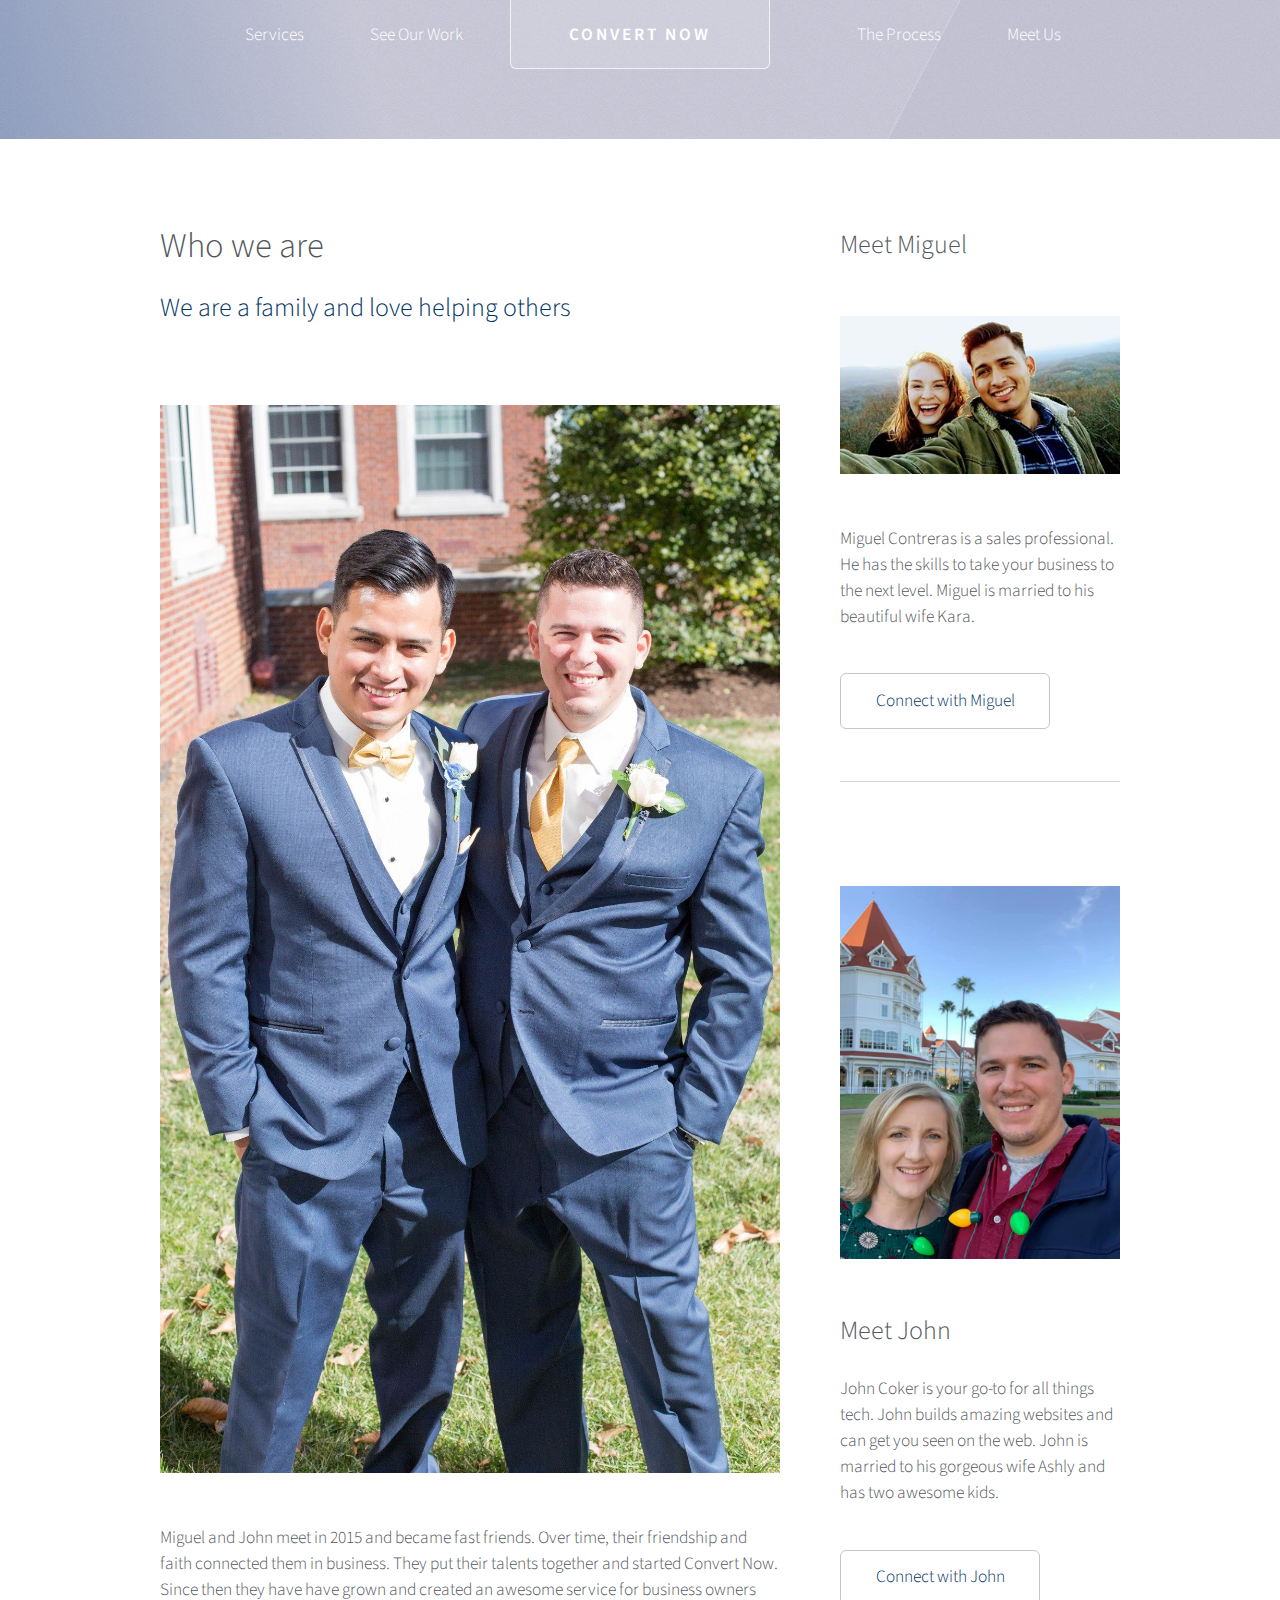
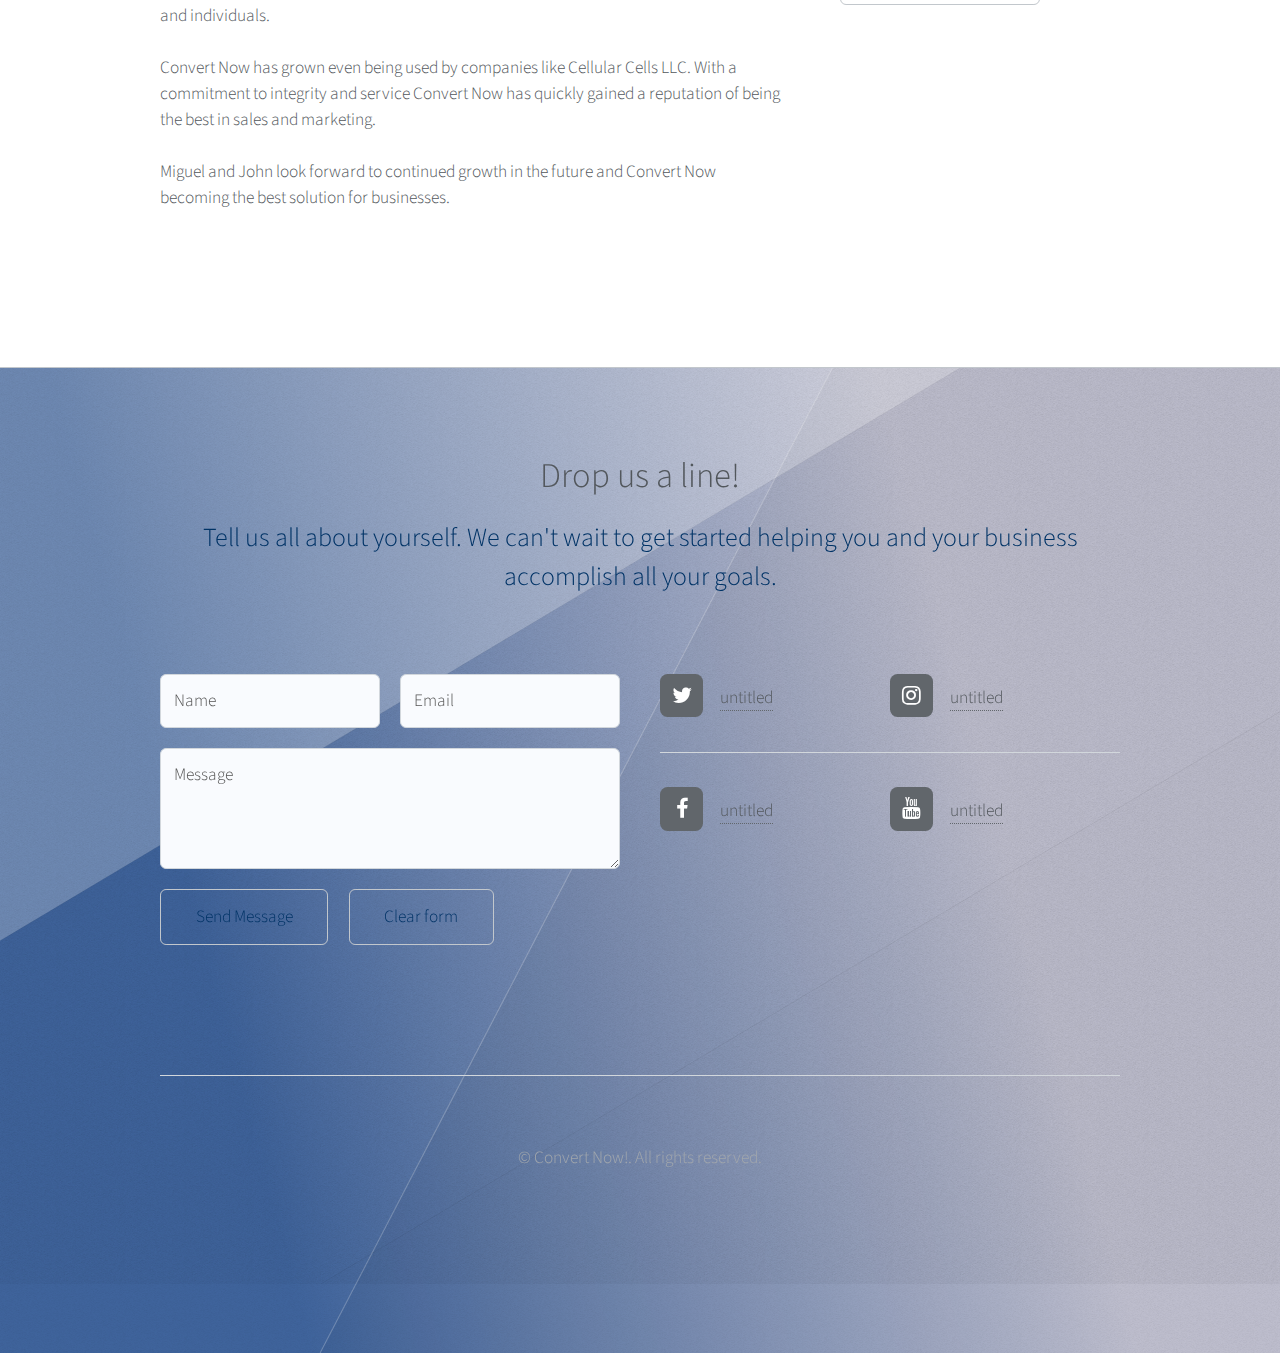
==== commit 7e3ab38d: "adding content" ====
--- a/meet-us.html
+++ b/meet-us.html
@@ -2,8 +2,9 @@
 <html>
 
 <head>
-	<title>Convert Now!</title>
+	<title>Convert Now</title>
 	<meta charset="utf-8" />
+	<link rel="shortcut icon" type="image/png" href="/images/coverfavcon.png" />
 	<meta name="viewport" content="width=device-width, initial-scale=1, user-scalable=no" />
 	<link rel="stylesheet" href="assets/css/main.css" />
 </head>
@@ -16,7 +17,7 @@
 			<div id="header" class="container">
 
 				<!-- Logo -->
-				<h1 id="logo"><a href="index.html">Convert Now!</a></h1>
+				<h1 id="logo"><a href="index.html">Convert Now</a></h1>
 
 				<!-- Nav -->
 				<nav id="nav">
@@ -24,17 +25,11 @@
 						<li>
 							<a href="#">Services</a>
 							<ul>
-								<li><a href="#">Sales Intervention</a></li>
-								<li><a href="#">Websites</a></li>
-								<li><a href="#">Spanish Translation and Content</a></li>
+								<li><a href="see-our-work.html#SI">Sales Intervention</a></li>
+								<li><a href="see-our-work.html#WB">Websites & Mobile Apps</a></li>
+								<li><a href="see-our-work.html#SP">Spanish Translation and Content</a></li>
 								<li>
 									<a href="#">Internet Marketing</a>
-									<ul>
-										<li><a href="#">SEO PPC</a></li>
-										<li><a href="#">Google</a></li>
-										<li><a href="#">Facebook</a></li>
-										<li><a href="#">Instagram</a></li>
-									</ul>
 								<li><a href="#">Web Consulting</a></li>
 						</li>
 					</ul>
@@ -56,34 +51,20 @@
 							<!-- Content -->
 							<article id="content">
 								<header>
-									<h2>Right Sidebar</h2>
-									<p>Lorem ipsum dolor sit amet consectetur et sed adipiscing elit
-										dolor neque semper magna lorem ipsum.</p>
+									<h2>Who we are</h2>
+									<p>We are a family and love helping others</p>
 								</header>
-								<a href="#" class="image featured"><img src="images/pic01.jpg" alt="" /></a>
-								<p>Ut sed tortor luctus, gravida nibh eget, volutpat odio. Proin rhoncus, sapien
-									mollis luctus hendrerit, orci dui viverra metus, et cursus nulla mi sed elit.
-									Vestibulum
-									condimentum, mauris a mattis vestibulum, urna mauris cursus lorem, eu fringilla
-									lacus
-									ante non est. Nullam vitae feugiat libero, eu consequat sem. Proin tincidunt neque
-									eros. Duis faucibus blandit ligula, mollis commodo risus sodales at. Sed rutrum et
-									turpis vel blandit. Nullam ornare congue massa, at commodo nunc venenatis varius.
-									Praesent mollis nisi at vestibulum aliquet. Sed sagittis congue urna ac consectetur.
+								<a href="#" class="image featured"><img src="images/johnanMi.jpg" alt="" /></a>
+								<p>Miguel and John meet in 2015 and became fast friends. Over time, their friendship and
+									faith connected them in business. They put their talents together and started
+									Convert Now. Since then they have have grown and created an awesome service for
+									business owners and individuals.
 								</p>
-								<p>Mauris eleifend eleifend felis aliquet ornare. Vestibulum porta velit at elementum
-									gravida nibh eget, volutpat odio. Proin rhoncus, sapien
-									mollis luctus hendrerit, orci dui viverra metus, et cursus nulla mi sed elit.
-									Vestibulum
-									condimentum, mauris a mattis vestibulum, urna mauris cursus lorem, eu fringilla
-									lacus
-									ante non est. Nullam vitae feugiat libero, eu consequat sem. Proin tincidunt neque
-									eros. Duis faucibus blandit ligula, mollis commodo risus sodales at. Sed rutrum et
-									turpis vel blandit. Nullam ornare congue massa, at commodo nunc venenatis varius.
-									Praesent mollis nisi at vestibulum aliquet. Sed sagittis congue urna ac consectetur.
-								</p>
-								<p>Vestibulum pellentesque posuere lorem non aliquam. Mauris eleifend eleifend
-									felis aliquet ornare. Vestibulum porta velit at elementum elementum.</p>
+								<p>Convert Now has grown even being used by companies like Cellular Cells LLC. With a
+									commitment to integrity and service Convert Now has quickly gained a reputation of
+									being the best in sales and marketing. </p>
+								<p>Miguel and John look forward to continued growth in the future and Convert Now
+									becoming the best solution for businesses.</p>
 							</article>
 
 						</div>
@@ -93,73 +74,34 @@
 							<section id="sidebar">
 								<section>
 									<header>
-										<h3>Elit sed feugiat</h3>
+										<h3>Meet Miguel</h3>
 									</header>
-									<p>Lorem ipsum dolor sit amet consectetur et sed adipiscing elit. Curabitur et vel
-										sem sit amet dolor neque semper magna. Lorem ipsum dolor sit amet consectetur et
-										dolore
-										adipiscing elit. Curabitur vel sem sit.</p>
+									<a href="#" class="image featured"><img src="images/miguel.jpg" alt="" /></a>
+									<p>Miguel Contreras is a sales professional. He has the skills to take your business
+										to the
+										next
+										level. Miguel is married to his beautiful wife Kara.</p>
 									<ul class="actions">
-										<li><a href="#" class="button">Magna amet nullam</a></li>
+										<li><a href="#" class="button">Connect with Miguel</a></li>
 									</ul>
 								</section>
 								<section>
-									<a href="#" class="image featured"><img src="images/pic07.jpg" alt="" /></a>
+									<a href="#" class="image featured"><img src="images/johhn.jpg" alt="" /></a>
 									<header>
-										<h3>Commodo lorem varius</h3>
+										<h3>Meet John</h3>
 									</header>
-									<p>Lorem ipsum dolor sit amet consectetur et sed adipiscing elit. Curabitur et vel
-										sem sit amet dolor neque semper magna. Lorem ipsum dolor sit amet consectetur et
-										dolore
-										adipiscing elit. Curabitur vel sem sit.</p>
+									<p>John Coker is your go-to for all things tech. John builds amazing websites and
+										can
+										get
+										you seen on the web. John is married to his gorgeous wife Ashly and has two
+										awesome kids.</p>
 									<ul class="actions">
-										<li><a href="#" class="button">Ipsum sed dolor</a></li>
+										<li><a href="#" class="button">Connect with John</a></li>
 									</ul>
 								</section>
 							</section>
 
 						</div>
-					</div>
-					<div class="row features">
-						<section class="col-4 col-12-narrower feature">
-							<div class="image-wrapper first">
-								<a href="#" class="image featured"><img src="images/pic03.jpg" alt="" /></a>
-							</div>
-							<header>
-								<h3>Dolor sit consequat magna</h3>
-							</header>
-							<p>Lorem ipsum dolor sit amet consectetur et sed adipiscing elit. Curabitur
-								vel sem sit dolor neque semper magna lorem ipsum.</p>
-							<ul class="actions">
-								<li><a href="#" class="button">Elevate my awareness</a></li>
-							</ul>
-						</section>
-						<section class="col-4 col-12-narrower feature">
-							<div class="image-wrapper">
-								<a href="#" class="image featured"><img src="images/pic04.jpg" alt="" /></a>
-							</div>
-							<header>
-								<h3>Dolor sit consequat magna</h3>
-							</header>
-							<p>Lorem ipsum dolor sit amet consectetur et sed adipiscing elit. Curabitur
-								vel sem sit dolor neque semper magna lorem ipsum.</p>
-							<ul class="actions">
-								<li><a href="#" class="button">Elevate my awareness</a></li>
-							</ul>
-						</section>
-						<section class="col-4 col-12-narrower feature">
-							<div class="image-wrapper">
-								<a href="#" class="image featured"><img src="images/pic05.jpg" alt="" /></a>
-							</div>
-							<header>
-								<h3>Dolor sit consequat magna</h3>
-							</header>
-							<p>Lorem ipsum dolor sit amet consectetur et sed adipiscing elit. Curabitur
-								vel sem sit dolor neque semper magna lorem ipsum.</p>
-							<ul class="actions">
-								<li><a href="#" class="button">Elevate my awareness</a></li>
-							</ul>
-						</section>
 					</div>
 				</div>
 			</div>
--- a/assets/css/main.css
+++ b/assets/css/main.css
@@ -138,6 +138,11 @@
 		text-decoration: none;
 		border-bottom: dotted 1px #62676c;
 	}
+
+       .highlight {
+	       color: #f35858;
+	       border-bottom-color: white;
+        }
 
 		a:hover {
 			color: #f35858;
@@ -2017,7 +2022,6 @@
 		input[type="reset"]:hover,
 		button:hover,
 		.button:hover {
-			color: #;
 			border-color: rgba(243, 88, 88, 0.5);
 		}
 
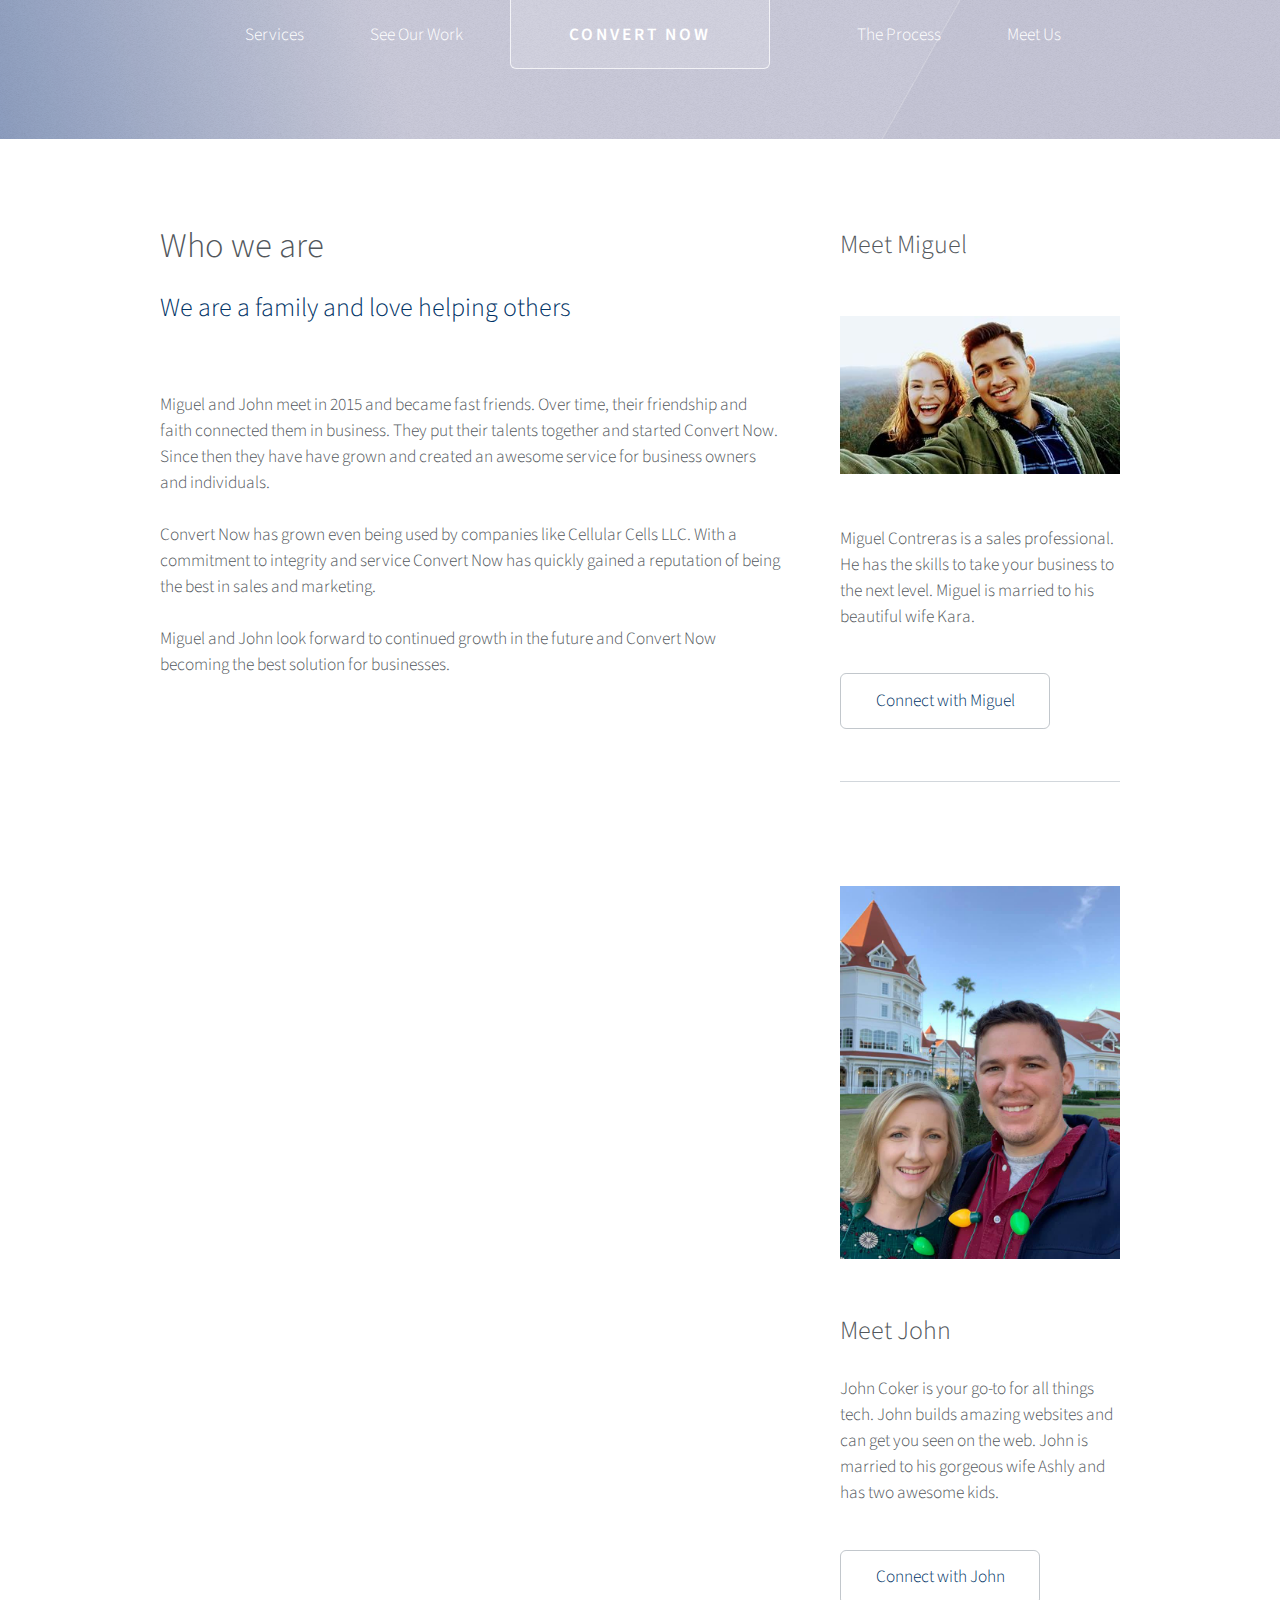
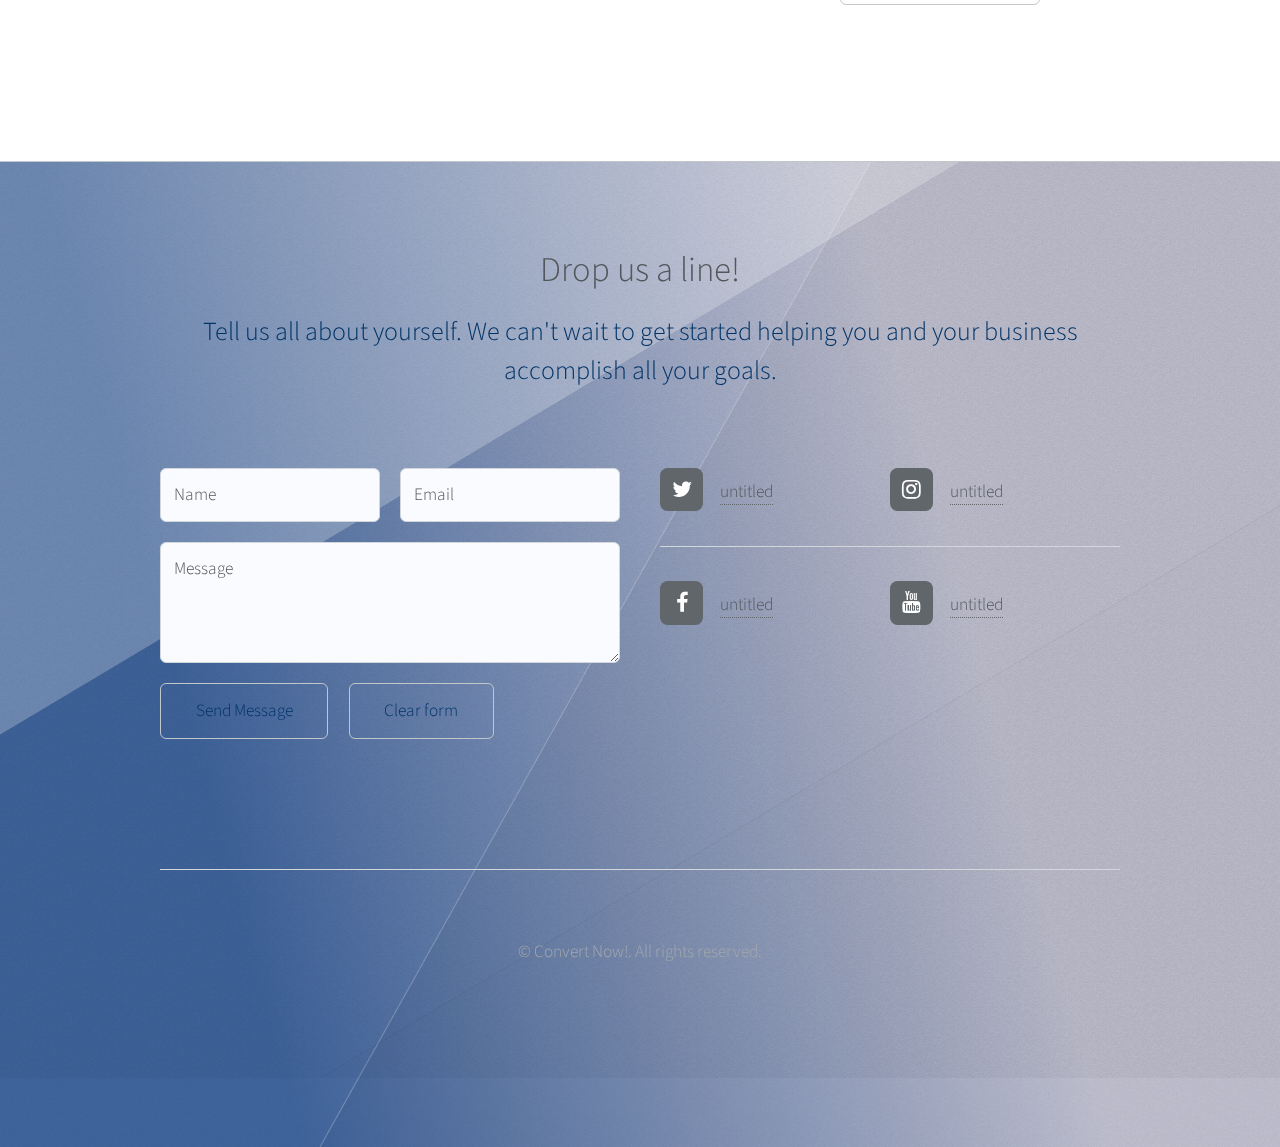
==== commit fabad9e9: "adding more content" ====
--- a/meet-us.html
+++ b/meet-us.html
@@ -29,8 +29,8 @@
 								<li><a href="see-our-work.html#WB">Websites & Mobile Apps</a></li>
 								<li><a href="see-our-work.html#SP">Spanish Translation and Content</a></li>
 								<li>
-									<a href="#">Internet Marketing</a>
-								<li><a href="#">Web Consulting</a></li>
+									<a href="see-our-work.html#WM">Internet Marketing</a>
+								<li><a href="see-our-work.html#WC">Web Consulting</a></li>
 						</li>
 					</ul>
 					</li>
@@ -54,7 +54,7 @@
 									<h2>Who we are</h2>
 									<p>We are a family and love helping others</p>
 								</header>
-								<a href="#" class="image featured"><img src="images/johnanMi.jpg" alt="" /></a>
+								<!-- <a href="#" class="image featured"><img src="images/johnanMi.jpg" alt="" /></a> -->
 								<p>Miguel and John meet in 2015 and became fast friends. Over time, their friendship and
 									faith connected them in business. They put their talents together and started
 									Convert Now. Since then they have have grown and created an awesome service for
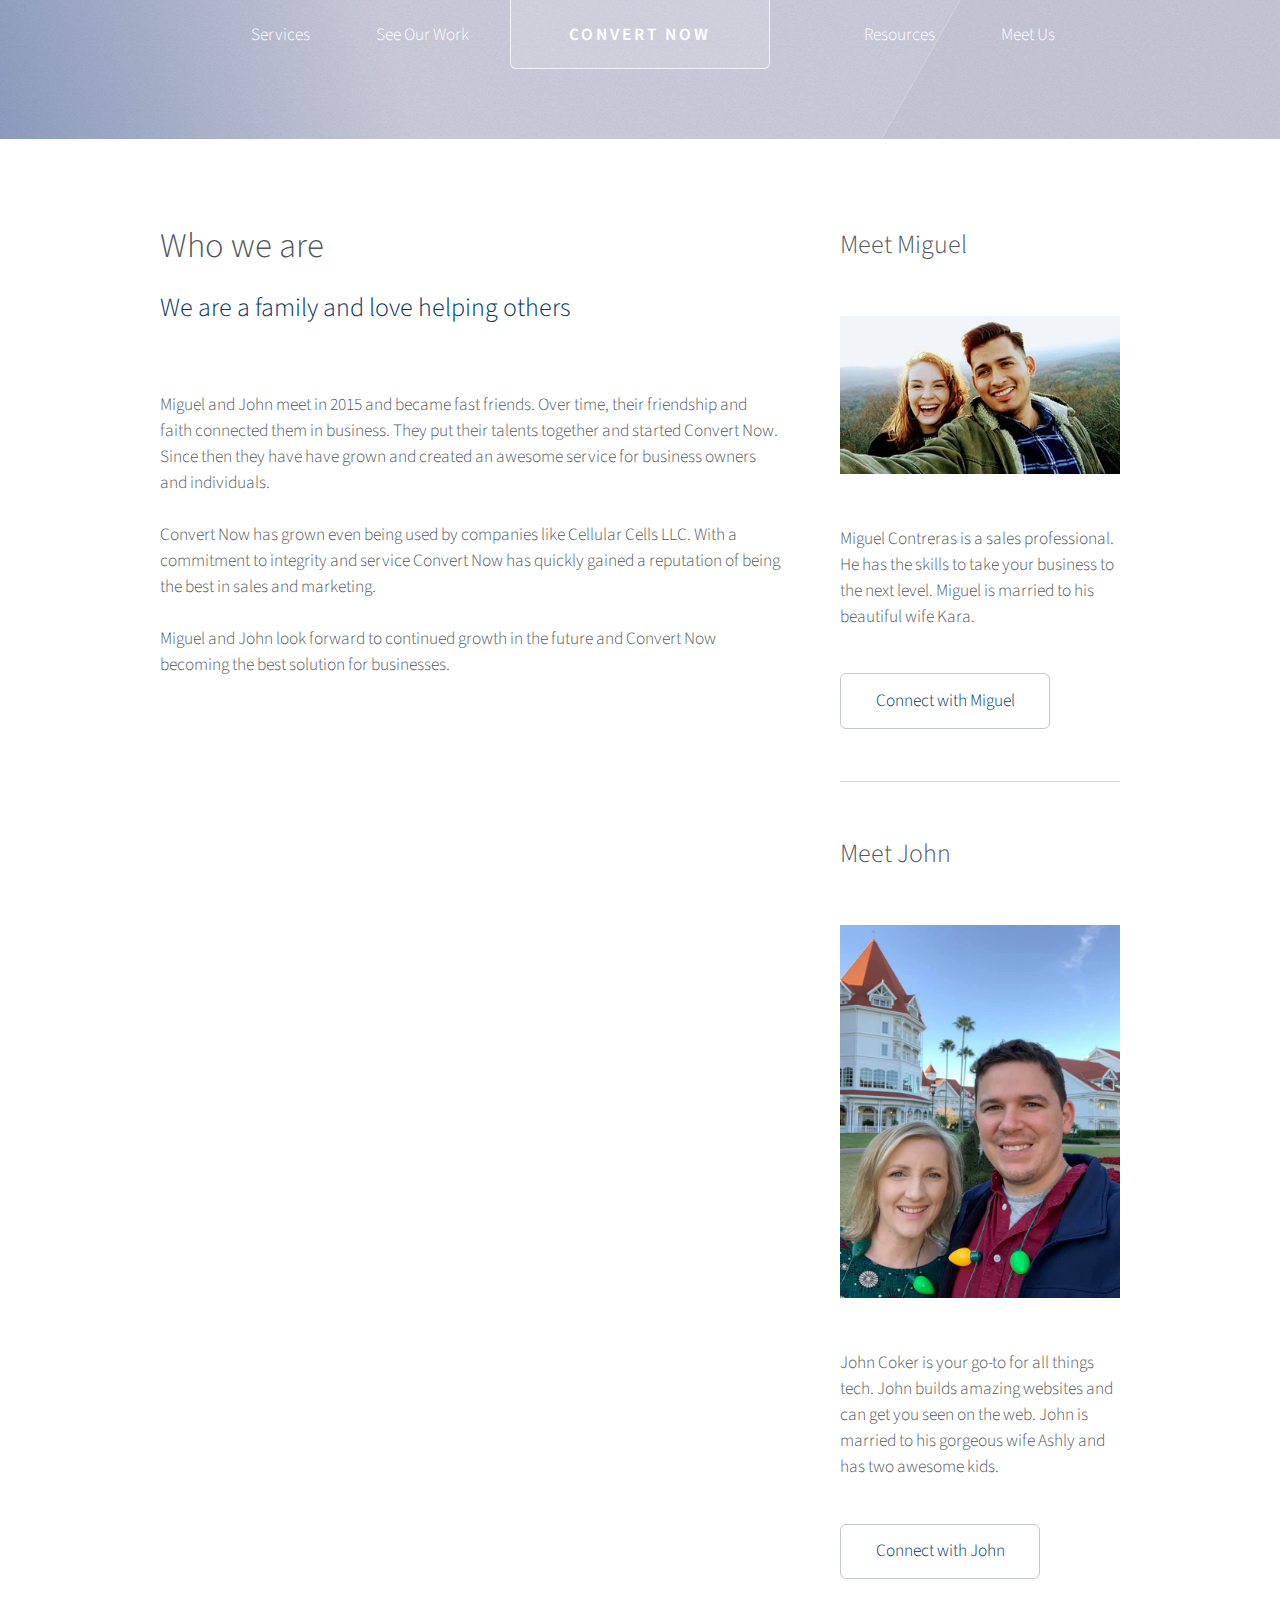
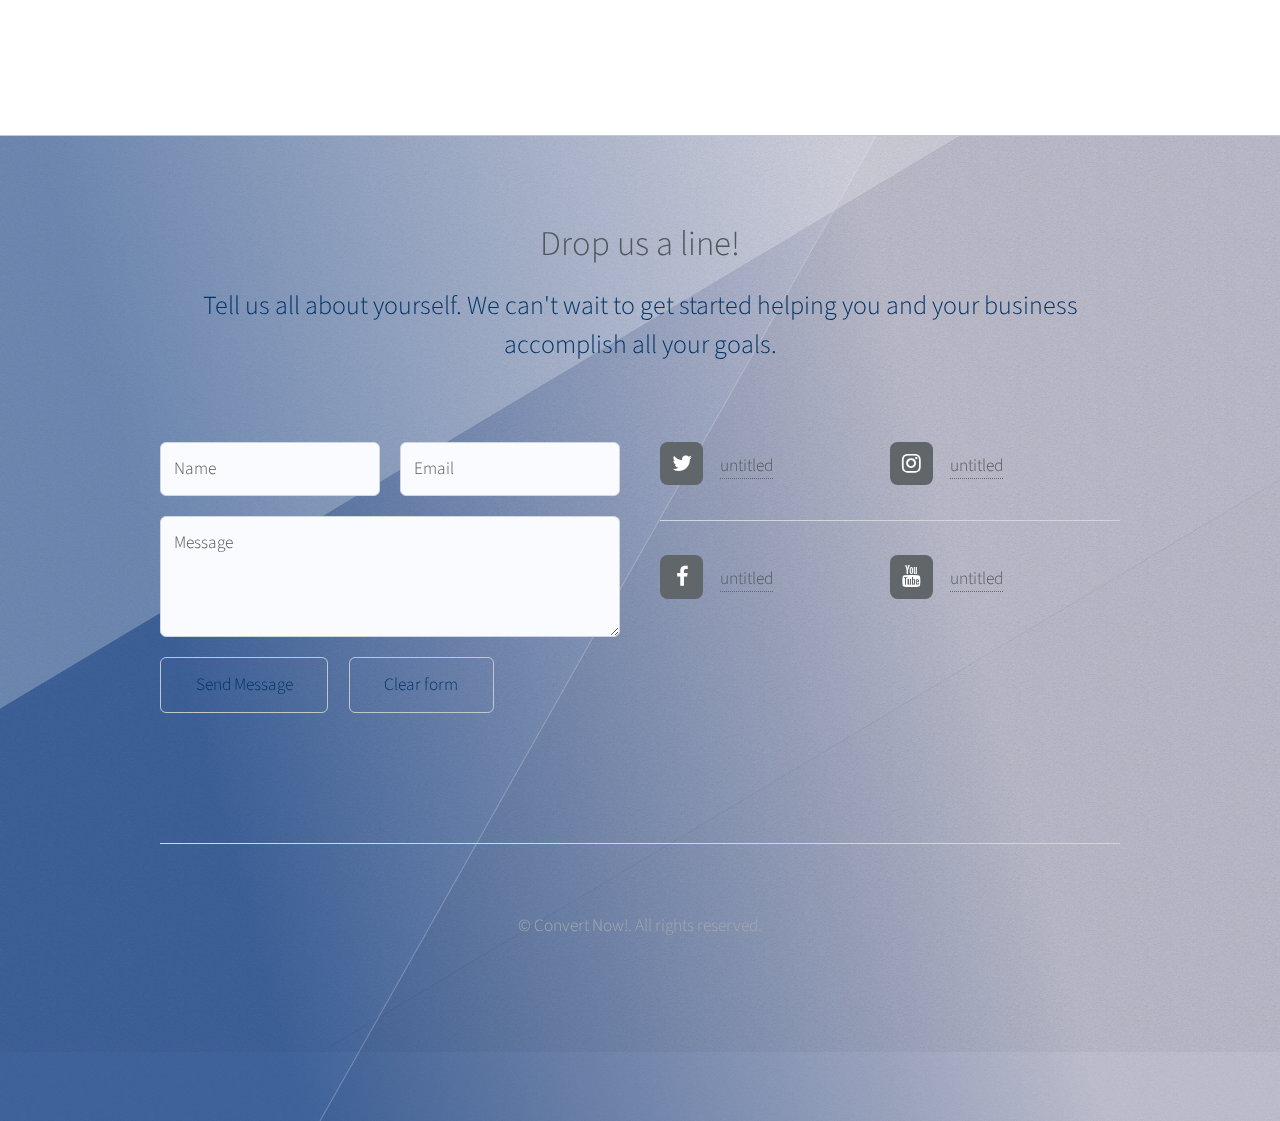
==== commit 9e1c7eda: "small fixes to wording" ====
--- a/meet-us.html
+++ b/meet-us.html
@@ -35,7 +35,7 @@
 					</ul>
 					</li>
 					<li><a href="see-our-work.html">See Our Work</a></li>
-					<li class="break"><a href="the-process.html">The Process</a></li>
+					<li class="break"><a href="the-process.html">Resources</a></li>
 					<li><a href="meet-us.html">Meet Us</a></li>
 					</ul>
 				</nav>
@@ -86,10 +86,10 @@
 									</ul>
 								</section>
 								<section>
-									<a href="#" class="image featured"><img src="images/johhn.jpg" alt="" /></a>
 									<header>
 										<h3>Meet John</h3>
 									</header>
+									<a href="#" class="image featured"><img src="images/johhn.jpg" alt="" /></a>
 									<p>John Coker is your go-to for all things tech. John builds amazing websites and
 										can
 										get
